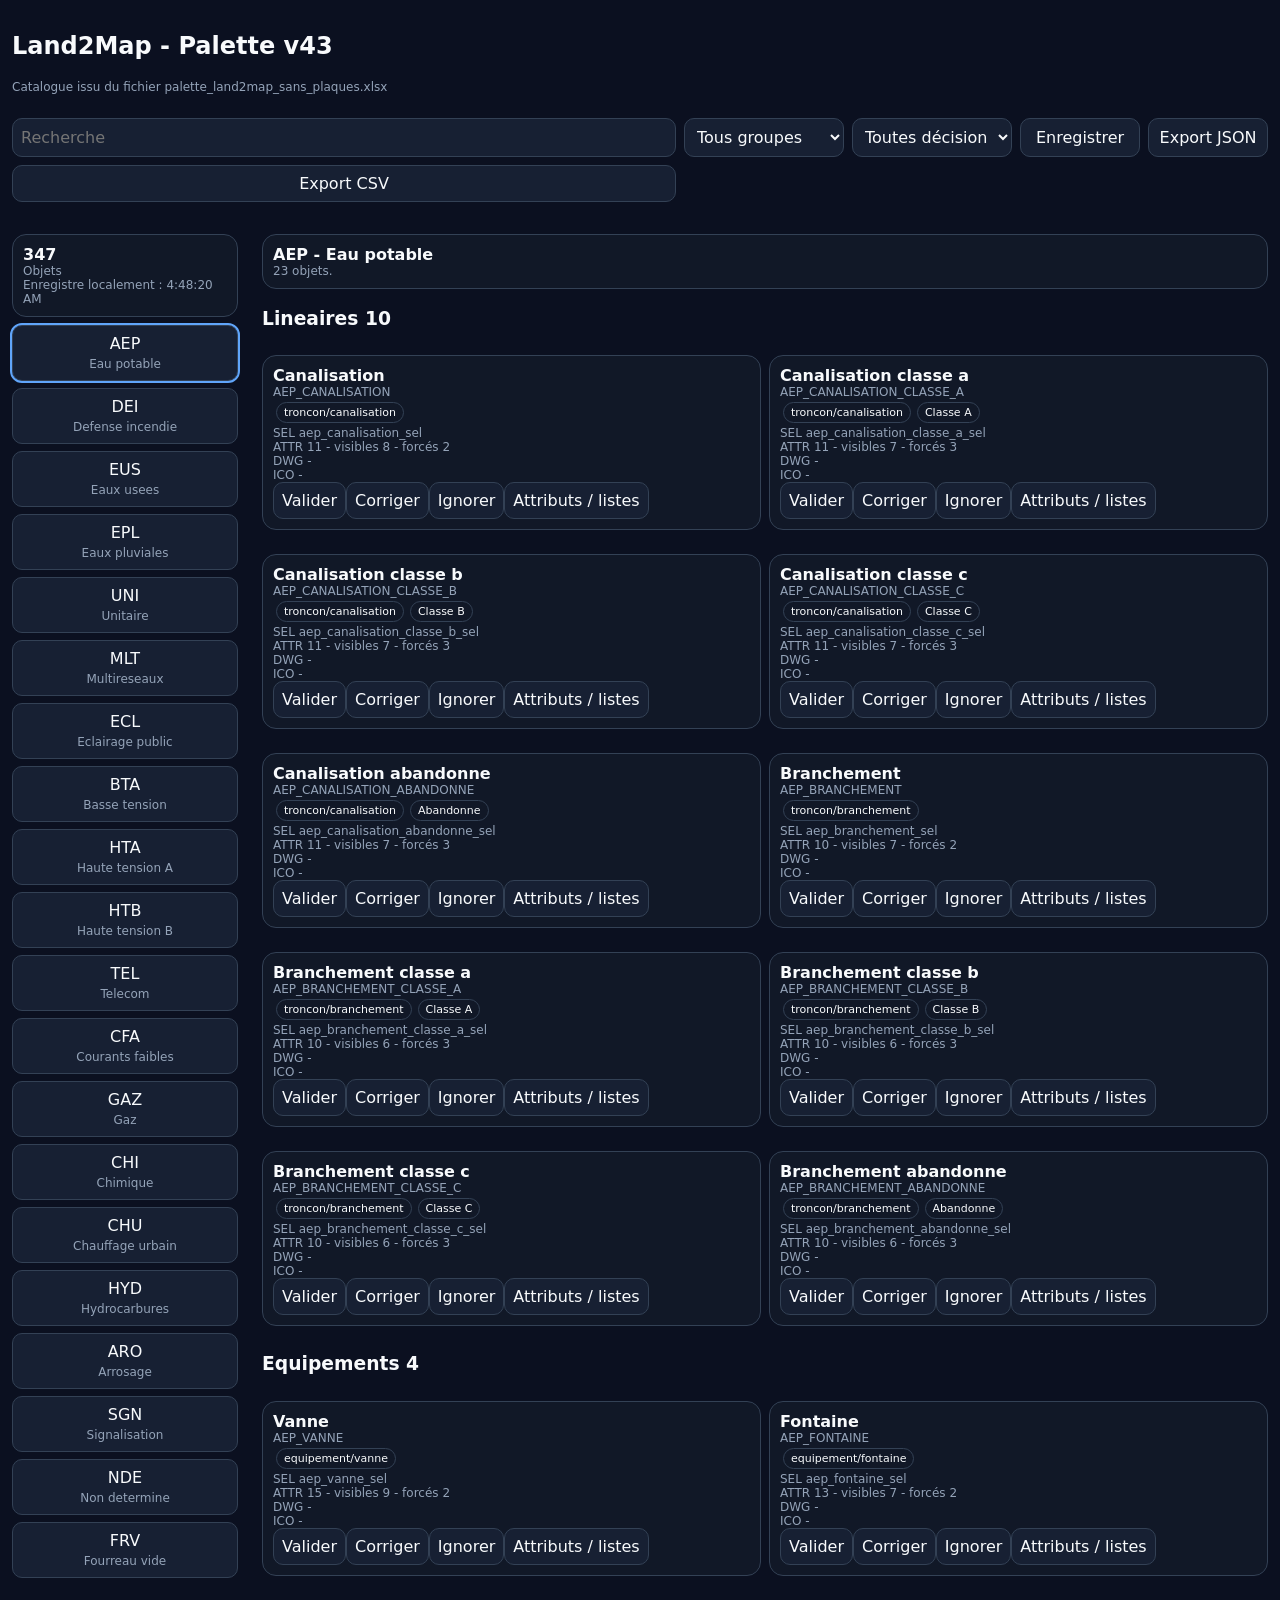
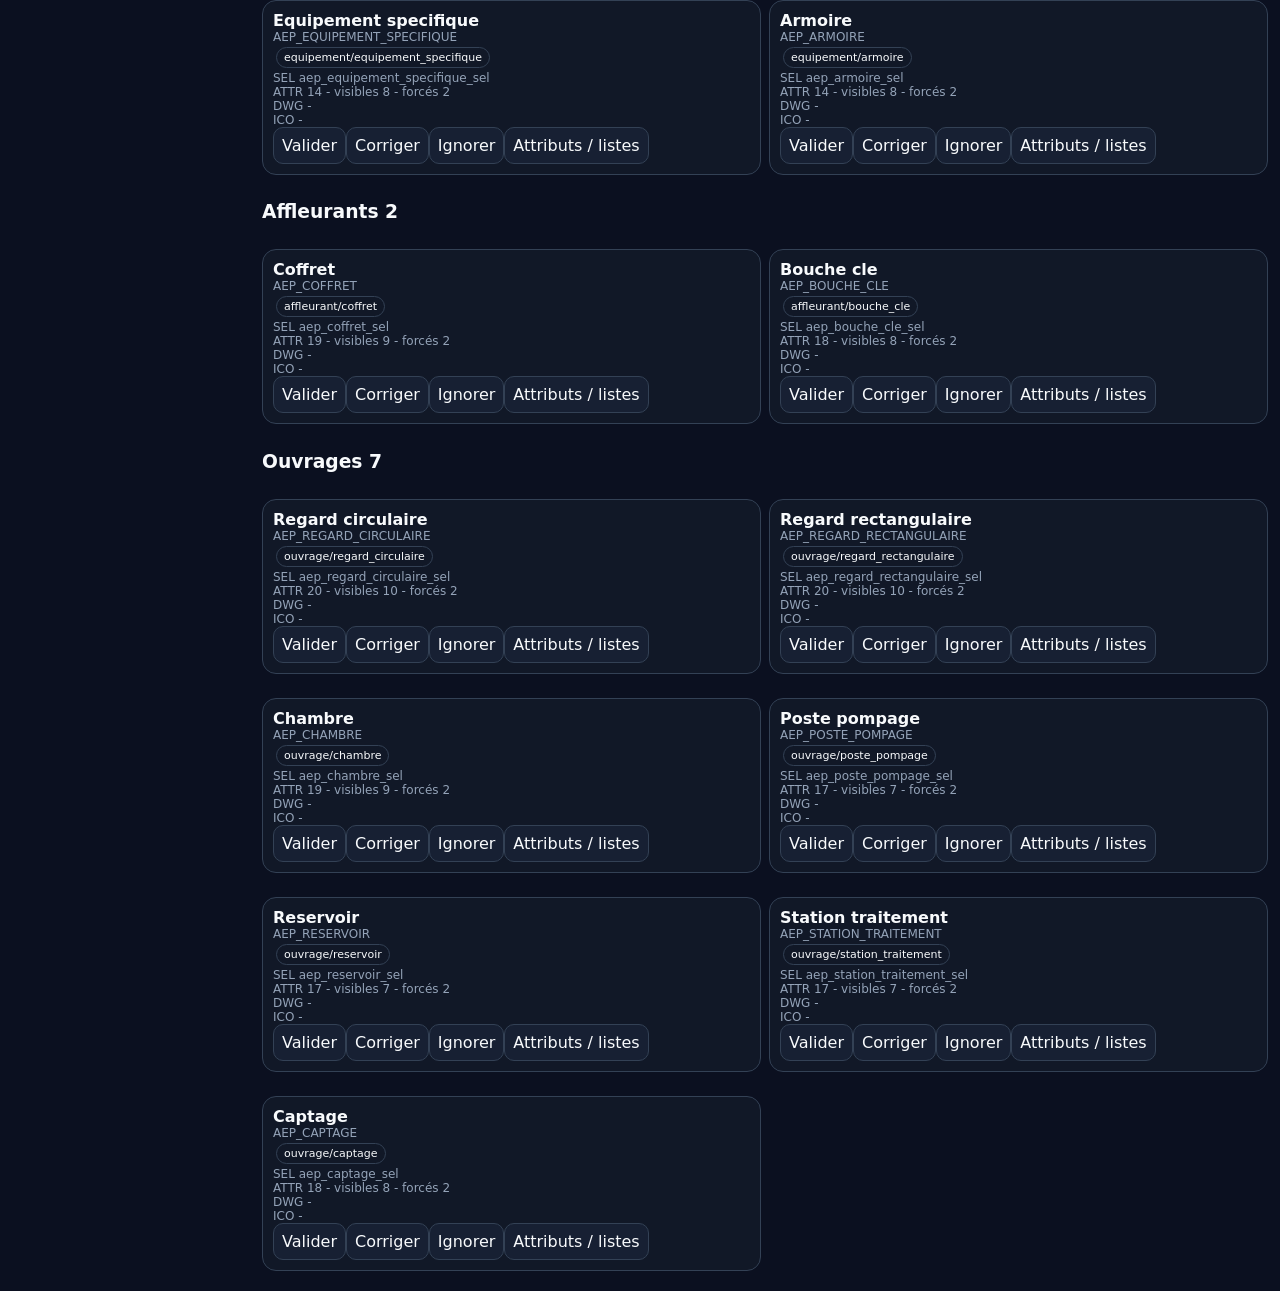
==== index.html @ 70a811d4 "Load V43 anomaly detection patch" ====
<!doctype html><html lang="fr"><head><meta charset="utf-8"><meta name="viewport" content="width=device-width,initial-scale=1"><title>Land2Map</title><style>body{margin:0;background:#0b1020;color:#f8fafc;font-family:system-ui}header,.bar,aside,main{padding:12px}input,select,button{font:inherit;background:#172033;color:#f8fafc;border:1px solid #334155;border-radius:10px;padding:8px;cursor:pointer;transition:background .15s,border-color .15s,transform .12s,box-shadow .15s}button:hover{background:#1d4ed8;border-color:#93c5fd;transform:translateY(-1px);box-shadow:0 6px 18px rgba(37,99,235,.28)}button:active{transform:translateY(0);box-shadow:none}.card:hover{border-color:#60a5fa;box-shadow:0 0 0 1px rgba(96,165,250,.18)}.bar{display:grid;gap:8px}.wrap{display:block}.nav{display:grid;grid-template-columns:repeat(3,1fr);gap:7px}.nav button.on{outline:2px solid #60a5fa}.card,.head,.stat{background:#111827;border:1px solid #334155;border-radius:14px;padding:10px;margin:8px 0}.cards{display:grid;gap:8px}.muted,.code{color:#94a3b8;font-size:12px}.pill{display:inline-block;border:1px solid #334155;border-radius:999px;padding:3px 7px;font-size:11px;margin:3px}.ok{border-color:#22c55e}.ko{border-color:#f97316}.bad{border-color:#ef4444}.yes{color:#86efac}.no{color:#fca5a5}.modal{position:fixed;inset:0;background:rgba(2,6,23,.76);display:none;align-items:center;justify-content:center;z-index:20}.modal.open{display:flex}.pop{width:min(1150px,96vw);max-height:92vh;overflow:auto;background:#0f172a;border:1px solid #475569;border-radius:18px;box-shadow:0 18px 70px #000;padding:14px}.tabs{display:flex;gap:8px;flex-wrap:wrap;margin:10px 0}.tabs button.on{background:#2563eb}.pane{display:none}.pane.on{display:block}table{border-collapse:collapse;width:100%;font-size:13px}td,th{border-bottom:1px solid #334155;padding:6px;text-align:left;vertical-align:top}td input,.field{width:160px;background:#172033;color:#f8fafc;border:1px solid #334155;border-radius:7px;padding:5px}.top{display:flex;justify-content:space-between;gap:10px;align-items:start}@media(min-width:900px){.bar{grid-template-columns:1fr 160px 160px 120px 120px}.wrap{display:grid;grid-template-columns:250px 1fr}.nav{grid-template-columns:1fr}.cards{grid-template-columns:repeat(auto-fill,minmax(370px,1fr))}}</style></head><body><header><h2>Land2Map - Palette v43</h2><div class="muted">Catalogue issu du fichier palette_land2map_sans_plaques.xlsx</div></header><section class="bar"><input id="q" placeholder="Recherche"><select id="grp"><option value="">Tous groupes</option></select><select id="dec"><option value="">Toutes décisions</option><option>A valider</option><option>Valide</option><option>A corriger</option><option>Ignoré</option></select><button id="saveBtn">Enregistrer</button><button id="json">Export JSON</button><button id="csv">Export CSV</button></section><div class="wrap"><aside><div id="stats"></div><div id="nav" class="nav"></div></aside><main id="main"></main></div><div id="modal" class="modal"><div class="pop"><div class="top"><div><h2 id="mt"></h2><div id="ms" class="muted"></div></div><button id="closeBtn" type="button">Fermer</button></div><div class="tabs"><button data-tab="a" class="on">Attributs</button><button data-tab="l">Listes</button><button data-tab="f">Fichiers</button><button data-tab="p">Patch</button></div><div id="pa" class="pane on"></div><div id="pl" class="pane"></div><div id="pf" class="pane"></div><div id="pp" class="pane"></div></div></div><script src="catalogue_v23.js?v=43"></script><script src="app_v23_core.js?v=43"></script><script src="patch_v42.js?v=43"></script><script src="patch_v43.js?v=43"></script><script>O=O.filter(function(o){return o.code!='BTA_APPUI'&&o.code!='HTA_APPUI'&&!(o.n=='TEL'&&o.t=='fourreau')})</script><script src="app_v23_render.js?v=43"></script><script src="app_v23_modal.js?v=43"></script><script src="test_export_part1.js?v=43"></script><script src="test_export_part2.js?v=43"></script><script src="test_export_part3.js?v=43"></script><script src="test_export_part4.js?v=43"></script></body></html>
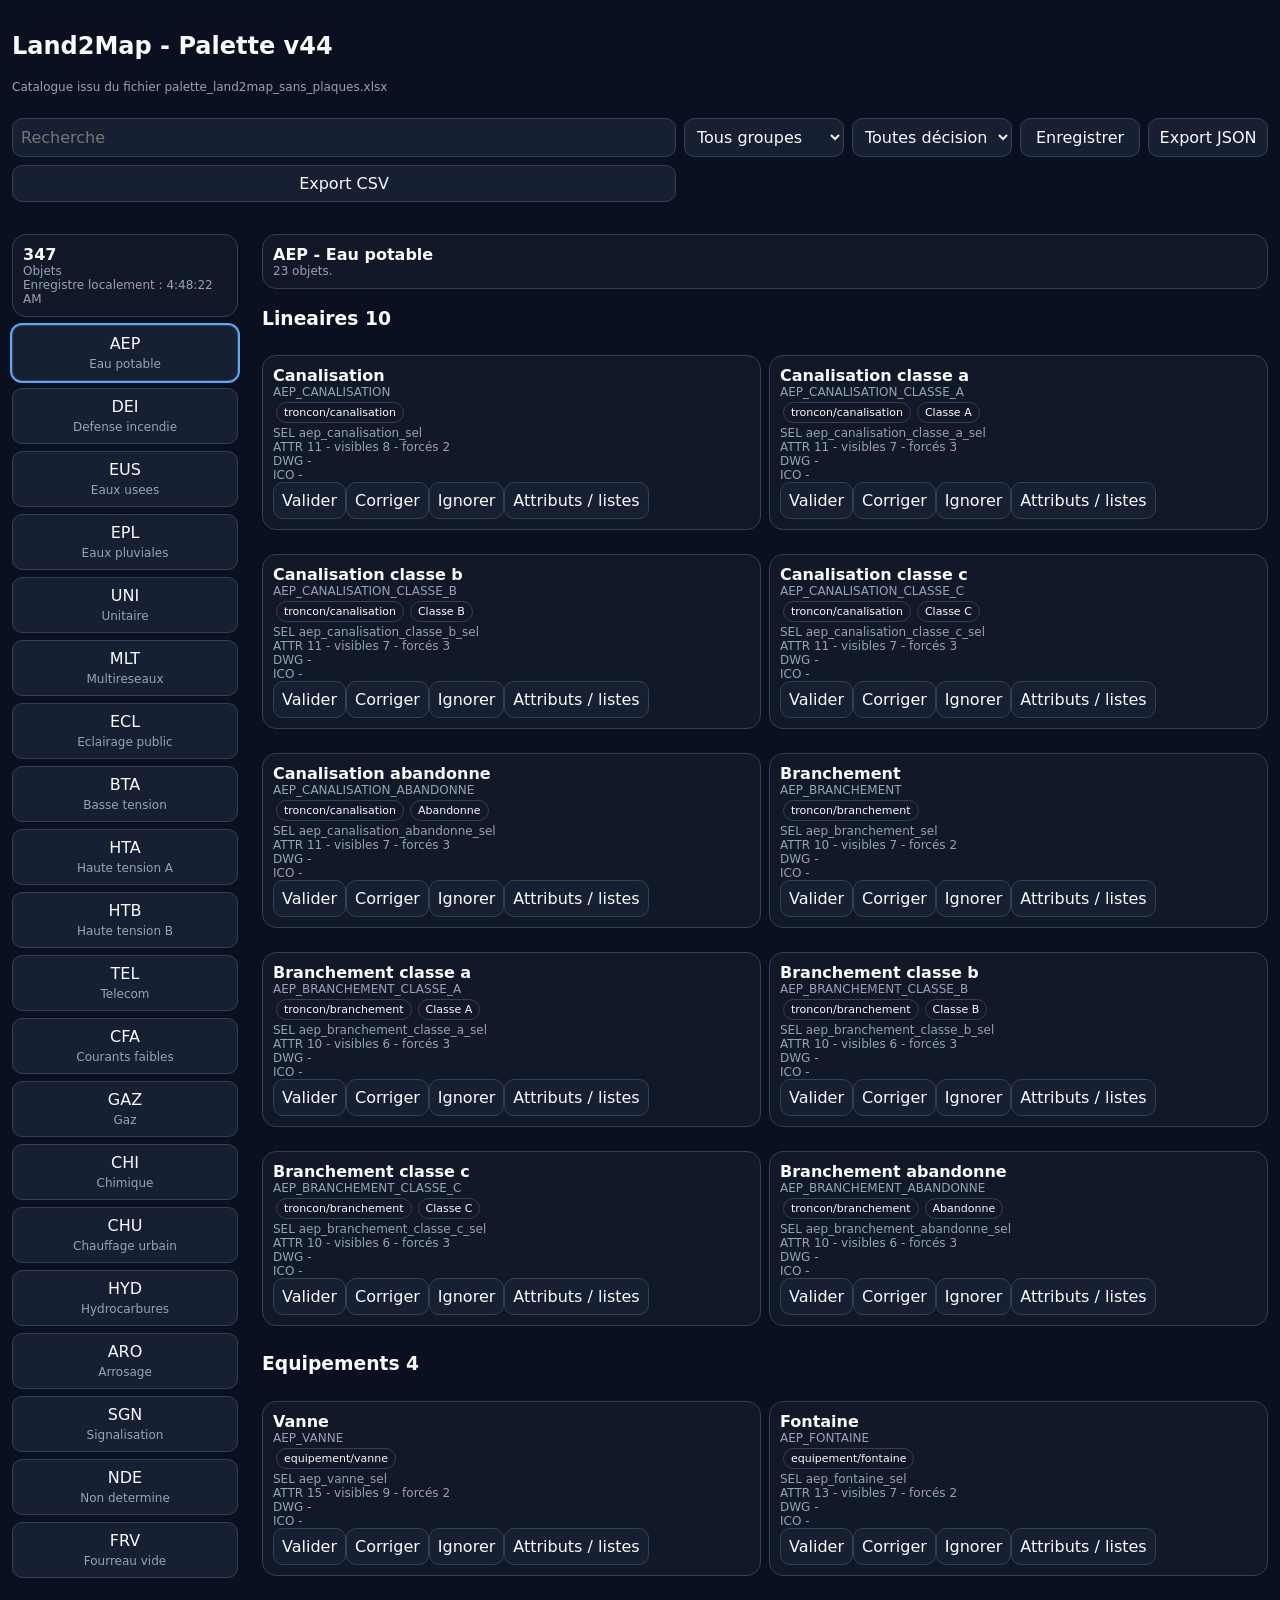
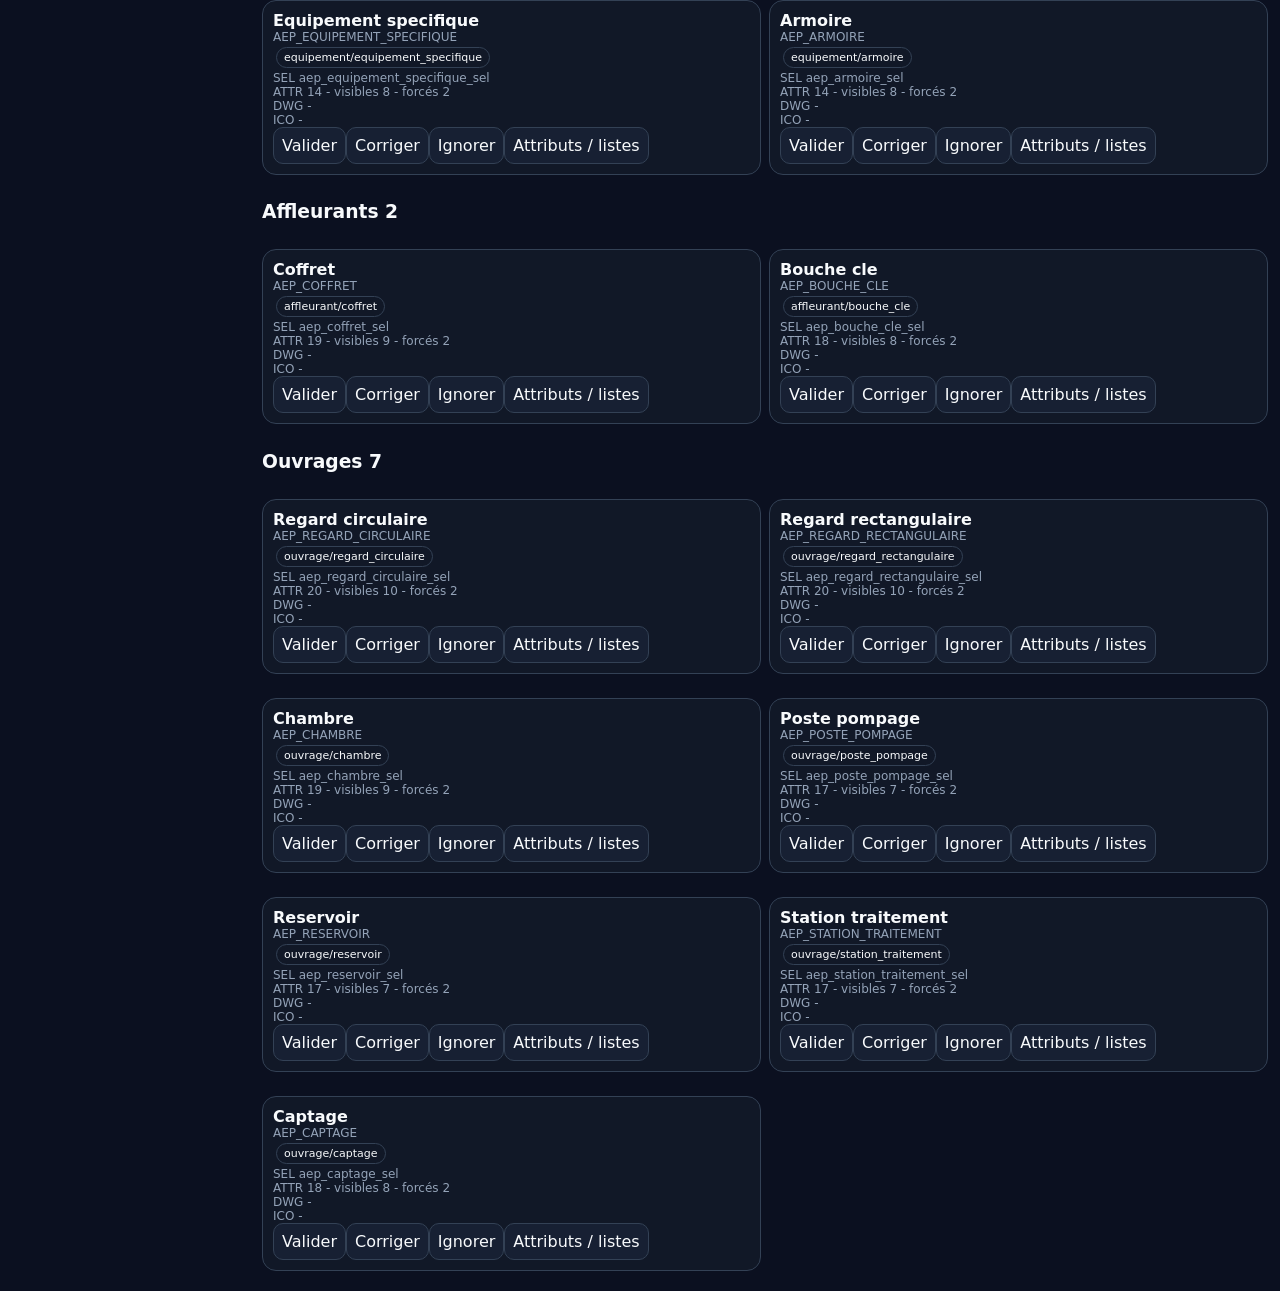
==== commit 527e1fa3: "Bump palette to V44" ====
--- a/index.html
+++ b/index.html
@@ -1 +1 @@
-<!doctype html><html lang="fr"><head><meta charset="utf-8"><meta name="viewport" content="width=device-width,initial-scale=1"><title>Land2Map</title><style>body{margin:0;background:#0b1020;color:#f8fafc;font-family:system-ui}header,.bar,aside,main{padding:12px}input,select,button{font:inherit;background:#172033;color:#f8fafc;border:1px solid #334155;border-radius:10px;padding:8px;cursor:pointer;transition:background .15s,border-color .15s,transform .12s,box-shadow .15s}button:hover{background:#1d4ed8;border-color:#93c5fd;transform:translateY(-1px);box-shadow:0 6px 18px rgba(37,99,235,.28)}button:active{transform:translateY(0);box-shadow:none}.card:hover{border-color:#60a5fa;box-shadow:0 0 0 1px rgba(96,165,250,.18)}.bar{display:grid;gap:8px}.wrap{display:block}.nav{display:grid;grid-template-columns:repeat(3,1fr);gap:7px}.nav button.on{outline:2px solid #60a5fa}.card,.head,.stat{background:#111827;border:1px solid #334155;border-radius:14px;padding:10px;margin:8px 0}.cards{display:grid;gap:8px}.muted,.code{color:#94a3b8;font-size:12px}.pill{display:inline-block;border:1px solid #334155;border-radius:999px;padding:3px 7px;font-size:11px;margin:3px}.ok{border-color:#22c55e}.ko{border-color:#f97316}.bad{border-color:#ef4444}.yes{color:#86efac}.no{color:#fca5a5}.modal{position:fixed;inset:0;background:rgba(2,6,23,.76);display:none;align-items:center;justify-content:center;z-index:20}.modal.open{display:flex}.pop{width:min(1150px,96vw);max-height:92vh;overflow:auto;background:#0f172a;border:1px solid #475569;border-radius:18px;box-shadow:0 18px 70px #000;padding:14px}.tabs{display:flex;gap:8px;flex-wrap:wrap;margin:10px 0}.tabs button.on{background:#2563eb}.pane{display:none}.pane.on{display:block}table{border-collapse:collapse;width:100%;font-size:13px}td,th{border-bottom:1px solid #334155;padding:6px;text-align:left;vertical-align:top}td input,.field{width:160px;background:#172033;color:#f8fafc;border:1px solid #334155;border-radius:7px;padding:5px}.top{display:flex;justify-content:space-between;gap:10px;align-items:start}@media(min-width:900px){.bar{grid-template-columns:1fr 160px 160px 120px 120px}.wrap{display:grid;grid-template-columns:250px 1fr}.nav{grid-template-columns:1fr}.cards{grid-template-columns:repeat(auto-fill,minmax(370px,1fr))}}</style></head><body><header><h2>Land2Map - Palette v43</h2><div class="muted">Catalogue issu du fichier palette_land2map_sans_plaques.xlsx</div></header><section class="bar"><input id="q" placeholder="Recherche"><select id="grp"><option value="">Tous groupes</option></select><select id="dec"><option value="">Toutes décisions</option><option>A valider</option><option>Valide</option><option>A corriger</option><option>Ignoré</option></select><button id="saveBtn">Enregistrer</button><button id="json">Export JSON</button><button id="csv">Export CSV</button></section><div class="wrap"><aside><div id="stats"></div><div id="nav" class="nav"></div></aside><main id="main"></main></div><div id="modal" class="modal"><div class="pop"><div class="top"><div><h2 id="mt"></h2><div id="ms" class="muted"></div></div><button id="closeBtn" type="button">Fermer</button></div><div class="tabs"><button data-tab="a" class="on">Attributs</button><button data-tab="l">Listes</button><button data-tab="f">Fichiers</button><button data-tab="p">Patch</button></div><div id="pa" class="pane on"></div><div id="pl" class="pane"></div><div id="pf" class="pane"></div><div id="pp" class="pane"></div></div></div><script src="catalogue_v23.js?v=43"></script><script src="app_v23_core.js?v=43"></script><script src="patch_v42.js?v=43"></script><script src="patch_v43.js?v=43"></script><script>O=O.filter(function(o){return o.code!='BTA_APPUI'&&o.code!='HTA_APPUI'&&!(o.n=='TEL'&&o.t=='fourreau')})</script><script src="app_v23_render.js?v=43"></script><script src="app_v23_modal.js?v=43"></script><script src="test_export_part1.js?v=43"></script><script src="test_export_part2.js?v=43"></script><script src="test_export_part3.js?v=43"></script><script src="test_export_part4.js?v=43"></script></body></html>+<!doctype html><html lang="fr"><head><meta charset="utf-8"><meta name="viewport" content="width=device-width,initial-scale=1"><title>Land2Map</title><style>body{margin:0;background:#0b1020;color:#f8fafc;font-family:system-ui}header,.bar,aside,main{padding:12px}input,select,button{font:inherit;background:#172033;color:#f8fafc;border:1px solid #334155;border-radius:10px;padding:8px;cursor:pointer;transition:background .15s,border-color .15s,transform .12s,box-shadow .15s}button:hover{background:#1d4ed8;border-color:#93c5fd;transform:translateY(-1px);box-shadow:0 6px 18px rgba(37,99,235,.28)}button:active{transform:translateY(0);box-shadow:none}.card:hover{border-color:#60a5fa;box-shadow:0 0 0 1px rgba(96,165,250,.18)}.bar{display:grid;gap:8px}.wrap{display:block}.nav{display:grid;grid-template-columns:repeat(3,1fr);gap:7px}.nav button.on{outline:2px solid #60a5fa}.card,.head,.stat{background:#111827;border:1px solid #334155;border-radius:14px;padding:10px;margin:8px 0}.cards{display:grid;gap:8px}.muted,.code{color:#94a3b8;font-size:12px}.pill{display:inline-block;border:1px solid #334155;border-radius:999px;padding:3px 7px;font-size:11px;margin:3px}.ok{border-color:#22c55e}.ko{border-color:#f97316}.bad{border-color:#ef4444}.yes{color:#86efac}.no{color:#fca5a5}.modal{position:fixed;inset:0;background:rgba(2,6,23,.76);display:none;align-items:center;justify-content:center;z-index:20}.modal.open{display:flex}.pop{width:min(1150px,96vw);max-height:92vh;overflow:auto;background:#0f172a;border:1px solid #475569;border-radius:18px;box-shadow:0 18px 70px #000;padding:14px}.tabs{display:flex;gap:8px;flex-wrap:wrap;margin:10px 0}.tabs button.on{background:#2563eb}.pane{display:none}.pane.on{display:block}table{border-collapse:collapse;width:100%;font-size:13px}td,th{border-bottom:1px solid #334155;padding:6px;text-align:left;vertical-align:top}td input,.field{width:160px;background:#172033;color:#f8fafc;border:1px solid #334155;border-radius:7px;padding:5px}.top{display:flex;justify-content:space-between;gap:10px;align-items:start}@media(min-width:900px){.bar{grid-template-columns:1fr 160px 160px 120px 120px}.wrap{display:grid;grid-template-columns:250px 1fr}.nav{grid-template-columns:1fr}.cards{grid-template-columns:repeat(auto-fill,minmax(370px,1fr))}}</style></head><body><header><h2>Land2Map - Palette v44</h2><div class="muted">Catalogue issu du fichier palette_land2map_sans_plaques.xlsx</div></header><section class="bar"><input id="q" placeholder="Recherche"><select id="grp"><option value="">Tous groupes</option></select><select id="dec"><option value="">Toutes décisions</option><option>A valider</option><option>Valide</option><option>A corriger</option><option>Ignoré</option></select><button id="saveBtn">Enregistrer</button><button id="json">Export JSON</button><button id="csv">Export CSV</button></section><div class="wrap"><aside><div id="stats"></div><div id="nav" class="nav"></div></aside><main id="main"></main></div><div id="modal" class="modal"><div class="pop"><div class="top"><div><h2 id="mt"></h2><div id="ms" class="muted"></div></div><button id="closeBtn" type="button">Fermer</button></div><div class="tabs"><button data-tab="a" class="on">Attributs</button><button data-tab="l">Listes</button><button data-tab="f">Fichiers</button><button data-tab="p">Patch</button></div><div id="pa" class="pane on"></div><div id="pl" class="pane"></div><div id="pf" class="pane"></div><div id="pp" class="pane"></div></div></div><script src="catalogue_v23.js?v=44"></script><script src="app_v23_core.js?v=44"></script><script src="patch_v42.js?v=44"></script><script src="patch_v43.js?v=44"></script><script>O=O.filter(function(o){return o.code!='BTA_APPUI'&&o.code!='HTA_APPUI'&&!(o.n=='TEL'&&o.t=='fourreau')})</script><script src="app_v23_render.js?v=44"></script><script src="app_v23_modal.js?v=44"></script><script src="test_export_part1.js?v=44"></script><script src="test_export_part2.js?v=44"></script><script src="test_export_part3.js?v=44"></script><script src="test_export_part4.js?v=44"></script></body></html>
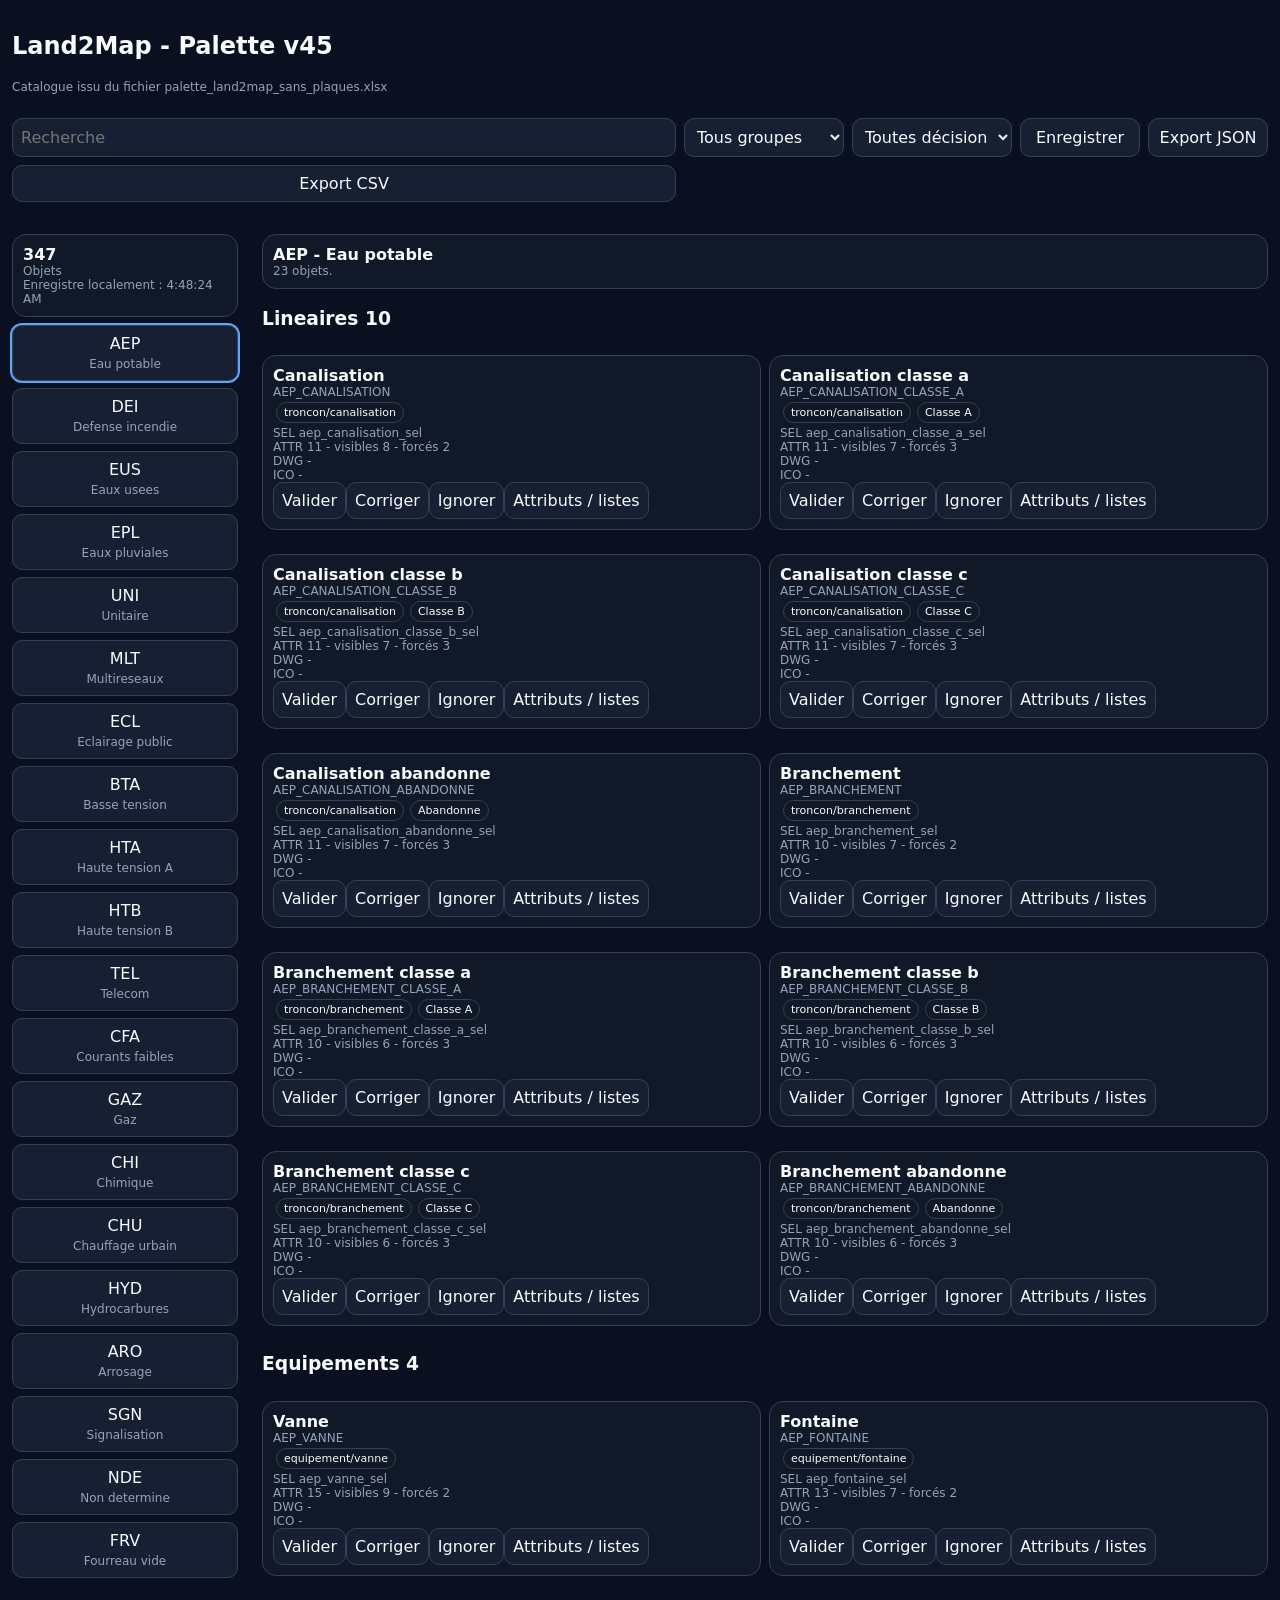
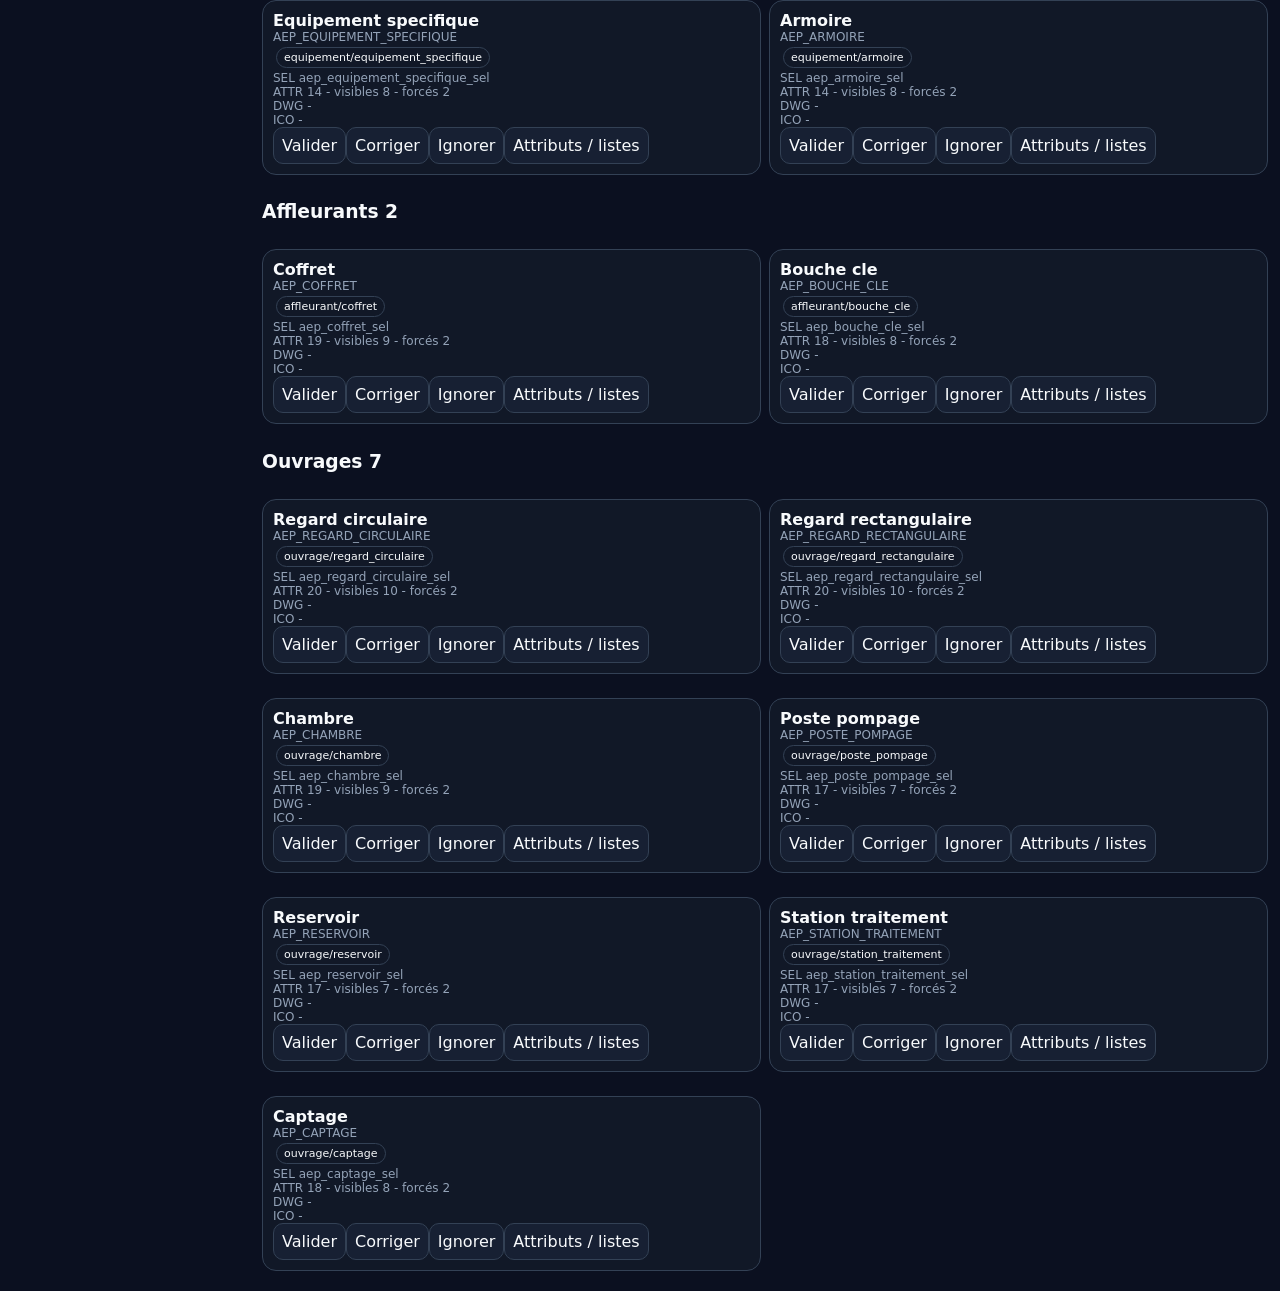
==== commit 8ee3eea7: "Bump palette to V45" ====
--- a/index.html
+++ b/index.html
@@ -1 +1 @@
-<!doctype html><html lang="fr"><head><meta charset="utf-8"><meta name="viewport" content="width=device-width,initial-scale=1"><title>Land2Map</title><style>body{margin:0;background:#0b1020;color:#f8fafc;font-family:system-ui}header,.bar,aside,main{padding:12px}input,select,button{font:inherit;background:#172033;color:#f8fafc;border:1px solid #334155;border-radius:10px;padding:8px;cursor:pointer;transition:background .15s,border-color .15s,transform .12s,box-shadow .15s}button:hover{background:#1d4ed8;border-color:#93c5fd;transform:translateY(-1px);box-shadow:0 6px 18px rgba(37,99,235,.28)}button:active{transform:translateY(0);box-shadow:none}.card:hover{border-color:#60a5fa;box-shadow:0 0 0 1px rgba(96,165,250,.18)}.bar{display:grid;gap:8px}.wrap{display:block}.nav{display:grid;grid-template-columns:repeat(3,1fr);gap:7px}.nav button.on{outline:2px solid #60a5fa}.card,.head,.stat{background:#111827;border:1px solid #334155;border-radius:14px;padding:10px;margin:8px 0}.cards{display:grid;gap:8px}.muted,.code{color:#94a3b8;font-size:12px}.pill{display:inline-block;border:1px solid #334155;border-radius:999px;padding:3px 7px;font-size:11px;margin:3px}.ok{border-color:#22c55e}.ko{border-color:#f97316}.bad{border-color:#ef4444}.yes{color:#86efac}.no{color:#fca5a5}.modal{position:fixed;inset:0;background:rgba(2,6,23,.76);display:none;align-items:center;justify-content:center;z-index:20}.modal.open{display:flex}.pop{width:min(1150px,96vw);max-height:92vh;overflow:auto;background:#0f172a;border:1px solid #475569;border-radius:18px;box-shadow:0 18px 70px #000;padding:14px}.tabs{display:flex;gap:8px;flex-wrap:wrap;margin:10px 0}.tabs button.on{background:#2563eb}.pane{display:none}.pane.on{display:block}table{border-collapse:collapse;width:100%;font-size:13px}td,th{border-bottom:1px solid #334155;padding:6px;text-align:left;vertical-align:top}td input,.field{width:160px;background:#172033;color:#f8fafc;border:1px solid #334155;border-radius:7px;padding:5px}.top{display:flex;justify-content:space-between;gap:10px;align-items:start}@media(min-width:900px){.bar{grid-template-columns:1fr 160px 160px 120px 120px}.wrap{display:grid;grid-template-columns:250px 1fr}.nav{grid-template-columns:1fr}.cards{grid-template-columns:repeat(auto-fill,minmax(370px,1fr))}}</style></head><body><header><h2>Land2Map - Palette v44</h2><div class="muted">Catalogue issu du fichier palette_land2map_sans_plaques.xlsx</div></header><section class="bar"><input id="q" placeholder="Recherche"><select id="grp"><option value="">Tous groupes</option></select><select id="dec"><option value="">Toutes décisions</option><option>A valider</option><option>Valide</option><option>A corriger</option><option>Ignoré</option></select><button id="saveBtn">Enregistrer</button><button id="json">Export JSON</button><button id="csv">Export CSV</button></section><div class="wrap"><aside><div id="stats"></div><div id="nav" class="nav"></div></aside><main id="main"></main></div><div id="modal" class="modal"><div class="pop"><div class="top"><div><h2 id="mt"></h2><div id="ms" class="muted"></div></div><button id="closeBtn" type="button">Fermer</button></div><div class="tabs"><button data-tab="a" class="on">Attributs</button><button data-tab="l">Listes</button><button data-tab="f">Fichiers</button><button data-tab="p">Patch</button></div><div id="pa" class="pane on"></div><div id="pl" class="pane"></div><div id="pf" class="pane"></div><div id="pp" class="pane"></div></div></div><script src="catalogue_v23.js?v=44"></script><script src="app_v23_core.js?v=44"></script><script src="patch_v42.js?v=44"></script><script src="patch_v43.js?v=44"></script><script>O=O.filter(function(o){return o.code!='BTA_APPUI'&&o.code!='HTA_APPUI'&&!(o.n=='TEL'&&o.t=='fourreau')})</script><script src="app_v23_render.js?v=44"></script><script src="app_v23_modal.js?v=44"></script><script src="test_export_part1.js?v=44"></script><script src="test_export_part2.js?v=44"></script><script src="test_export_part3.js?v=44"></script><script src="test_export_part4.js?v=44"></script></body></html>+<!doctype html><html lang="fr"><head><meta charset="utf-8"><meta name="viewport" content="width=device-width,initial-scale=1"><title>Land2Map</title><style>body{margin:0;background:#0b1020;color:#f8fafc;font-family:system-ui}header,.bar,aside,main{padding:12px}input,select,button{font:inherit;background:#172033;color:#f8fafc;border:1px solid #334155;border-radius:10px;padding:8px;cursor:pointer;transition:background .15s,border-color .15s,transform .12s,box-shadow .15s}button:hover{background:#1d4ed8;border-color:#93c5fd;transform:translateY(-1px);box-shadow:0 6px 18px rgba(37,99,235,.28)}button:active{transform:translateY(0);box-shadow:none}.card:hover{border-color:#60a5fa;box-shadow:0 0 0 1px rgba(96,165,250,.18)}.bar{display:grid;gap:8px}.wrap{display:block}.nav{display:grid;grid-template-columns:repeat(3,1fr);gap:7px}.nav button.on{outline:2px solid #60a5fa}.card,.head,.stat{background:#111827;border:1px solid #334155;border-radius:14px;padding:10px;margin:8px 0}.cards{display:grid;gap:8px}.muted,.code{color:#94a3b8;font-size:12px}.pill{display:inline-block;border:1px solid #334155;border-radius:999px;padding:3px 7px;font-size:11px;margin:3px}.ok{border-color:#22c55e}.ko{border-color:#f97316}.bad{border-color:#ef4444}.yes{color:#86efac}.no{color:#fca5a5}.modal{position:fixed;inset:0;background:rgba(2,6,23,.76);display:none;align-items:center;justify-content:center;z-index:20}.modal.open{display:flex}.pop{width:min(1150px,96vw);max-height:92vh;overflow:auto;background:#0f172a;border:1px solid #475569;border-radius:18px;box-shadow:0 18px 70px #000;padding:14px}.tabs{display:flex;gap:8px;flex-wrap:wrap;margin:10px 0}.tabs button.on{background:#2563eb}.pane{display:none}.pane.on{display:block}table{border-collapse:collapse;width:100%;font-size:13px}td,th{border-bottom:1px solid #334155;padding:6px;text-align:left;vertical-align:top}td input,.field{width:160px;background:#172033;color:#f8fafc;border:1px solid #334155;border-radius:7px;padding:5px}.top{display:flex;justify-content:space-between;gap:10px;align-items:start}@media(min-width:900px){.bar{grid-template-columns:1fr 160px 160px 120px 120px}.wrap{display:grid;grid-template-columns:250px 1fr}.nav{grid-template-columns:1fr}.cards{grid-template-columns:repeat(auto-fill,minmax(370px,1fr))}}</style></head><body><header><h2>Land2Map - Palette v45</h2><div class="muted">Catalogue issu du fichier palette_land2map_sans_plaques.xlsx</div></header><section class="bar"><input id="q" placeholder="Recherche"><select id="grp"><option value="">Tous groupes</option></select><select id="dec"><option value="">Toutes décisions</option><option>A valider</option><option>Valide</option><option>A corriger</option><option>Ignoré</option></select><button id="saveBtn">Enregistrer</button><button id="json">Export JSON</button><button id="csv">Export CSV</button></section><div class="wrap"><aside><div id="stats"></div><div id="nav" class="nav"></div></aside><main id="main"></main></div><div id="modal" class="modal"><div class="pop"><div class="top"><div><h2 id="mt"></h2><div id="ms" class="muted"></div></div><button id="closeBtn" type="button">Fermer</button></div><div class="tabs"><button data-tab="a" class="on">Attributs</button><button data-tab="l">Listes</button><button data-tab="f">Fichiers</button><button data-tab="p">Patch</button></div><div id="pa" class="pane on"></div><div id="pl" class="pane"></div><div id="pf" class="pane"></div><div id="pp" class="pane"></div></div></div><script src="catalogue_v23.js?v=45"></script><script src="app_v23_core.js?v=45"></script><script src="patch_v42.js?v=45"></script><script src="patch_v43.js?v=45"></script><script>O=O.filter(function(o){return o.code!='BTA_APPUI'&&o.code!='HTA_APPUI'&&!(o.n=='TEL'&&o.t=='fourreau')})</script><script src="app_v23_render.js?v=45"></script><script src="app_v23_modal.js?v=45"></script><script src="test_export_part1.js?v=45"></script><script src="test_export_part2.js?v=45"></script><script src="test_export_part3.js?v=45"></script><script src="test_export_part4.js?v=45"></script></body></html>
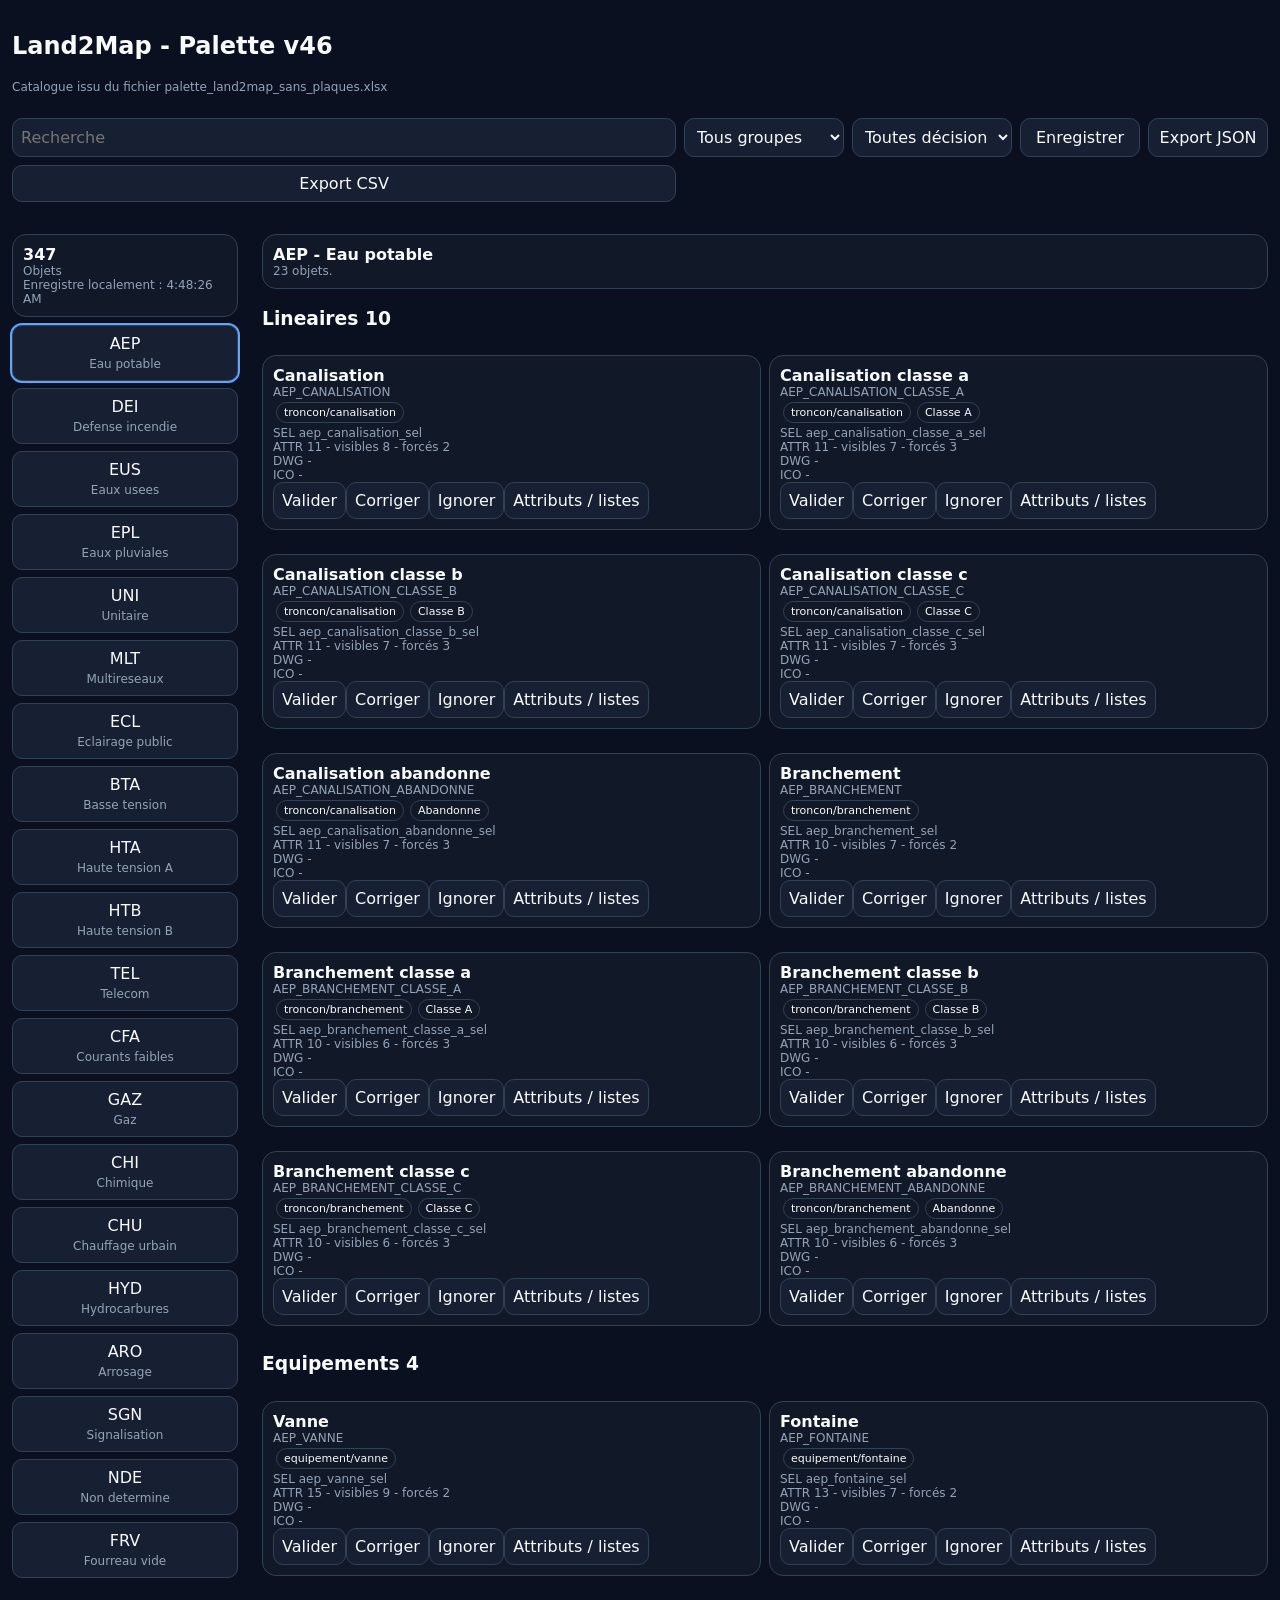
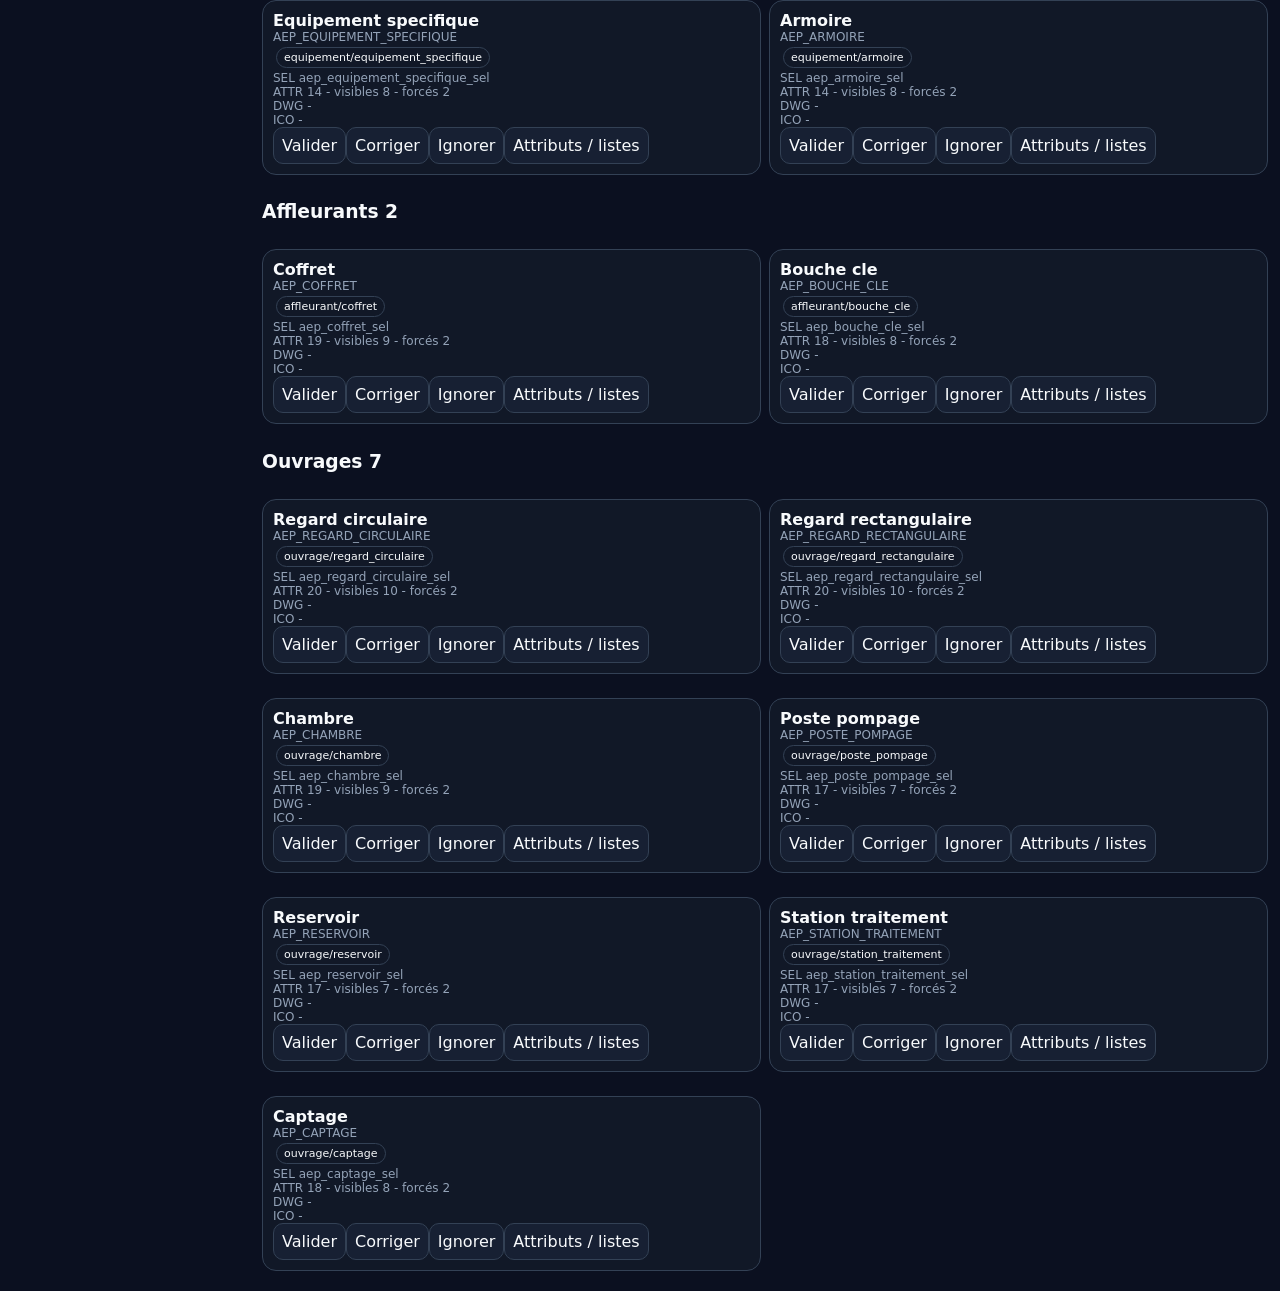
==== commit b356bf19: "Bump palette to V46" ====
--- a/index.html
+++ b/index.html
@@ -1 +1 @@
-<!doctype html><html lang="fr"><head><meta charset="utf-8"><meta name="viewport" content="width=device-width,initial-scale=1"><title>Land2Map</title><style>body{margin:0;background:#0b1020;color:#f8fafc;font-family:system-ui}header,.bar,aside,main{padding:12px}input,select,button{font:inherit;background:#172033;color:#f8fafc;border:1px solid #334155;border-radius:10px;padding:8px;cursor:pointer;transition:background .15s,border-color .15s,transform .12s,box-shadow .15s}button:hover{background:#1d4ed8;border-color:#93c5fd;transform:translateY(-1px);box-shadow:0 6px 18px rgba(37,99,235,.28)}button:active{transform:translateY(0);box-shadow:none}.card:hover{border-color:#60a5fa;box-shadow:0 0 0 1px rgba(96,165,250,.18)}.bar{display:grid;gap:8px}.wrap{display:block}.nav{display:grid;grid-template-columns:repeat(3,1fr);gap:7px}.nav button.on{outline:2px solid #60a5fa}.card,.head,.stat{background:#111827;border:1px solid #334155;border-radius:14px;padding:10px;margin:8px 0}.cards{display:grid;gap:8px}.muted,.code{color:#94a3b8;font-size:12px}.pill{display:inline-block;border:1px solid #334155;border-radius:999px;padding:3px 7px;font-size:11px;margin:3px}.ok{border-color:#22c55e}.ko{border-color:#f97316}.bad{border-color:#ef4444}.yes{color:#86efac}.no{color:#fca5a5}.modal{position:fixed;inset:0;background:rgba(2,6,23,.76);display:none;align-items:center;justify-content:center;z-index:20}.modal.open{display:flex}.pop{width:min(1150px,96vw);max-height:92vh;overflow:auto;background:#0f172a;border:1px solid #475569;border-radius:18px;box-shadow:0 18px 70px #000;padding:14px}.tabs{display:flex;gap:8px;flex-wrap:wrap;margin:10px 0}.tabs button.on{background:#2563eb}.pane{display:none}.pane.on{display:block}table{border-collapse:collapse;width:100%;font-size:13px}td,th{border-bottom:1px solid #334155;padding:6px;text-align:left;vertical-align:top}td input,.field{width:160px;background:#172033;color:#f8fafc;border:1px solid #334155;border-radius:7px;padding:5px}.top{display:flex;justify-content:space-between;gap:10px;align-items:start}@media(min-width:900px){.bar{grid-template-columns:1fr 160px 160px 120px 120px}.wrap{display:grid;grid-template-columns:250px 1fr}.nav{grid-template-columns:1fr}.cards{grid-template-columns:repeat(auto-fill,minmax(370px,1fr))}}</style></head><body><header><h2>Land2Map - Palette v45</h2><div class="muted">Catalogue issu du fichier palette_land2map_sans_plaques.xlsx</div></header><section class="bar"><input id="q" placeholder="Recherche"><select id="grp"><option value="">Tous groupes</option></select><select id="dec"><option value="">Toutes décisions</option><option>A valider</option><option>Valide</option><option>A corriger</option><option>Ignoré</option></select><button id="saveBtn">Enregistrer</button><button id="json">Export JSON</button><button id="csv">Export CSV</button></section><div class="wrap"><aside><div id="stats"></div><div id="nav" class="nav"></div></aside><main id="main"></main></div><div id="modal" class="modal"><div class="pop"><div class="top"><div><h2 id="mt"></h2><div id="ms" class="muted"></div></div><button id="closeBtn" type="button">Fermer</button></div><div class="tabs"><button data-tab="a" class="on">Attributs</button><button data-tab="l">Listes</button><button data-tab="f">Fichiers</button><button data-tab="p">Patch</button></div><div id="pa" class="pane on"></div><div id="pl" class="pane"></div><div id="pf" class="pane"></div><div id="pp" class="pane"></div></div></div><script src="catalogue_v23.js?v=45"></script><script src="app_v23_core.js?v=45"></script><script src="patch_v42.js?v=45"></script><script src="patch_v43.js?v=45"></script><script>O=O.filter(function(o){return o.code!='BTA_APPUI'&&o.code!='HTA_APPUI'&&!(o.n=='TEL'&&o.t=='fourreau')})</script><script src="app_v23_render.js?v=45"></script><script src="app_v23_modal.js?v=45"></script><script src="test_export_part1.js?v=45"></script><script src="test_export_part2.js?v=45"></script><script src="test_export_part3.js?v=45"></script><script src="test_export_part4.js?v=45"></script></body></html>+<!doctype html><html lang="fr"><head><meta charset="utf-8"><meta name="viewport" content="width=device-width,initial-scale=1"><title>Land2Map</title><style>body{margin:0;background:#0b1020;color:#f8fafc;font-family:system-ui}header,.bar,aside,main{padding:12px}input,select,button{font:inherit;background:#172033;color:#f8fafc;border:1px solid #334155;border-radius:10px;padding:8px;cursor:pointer;transition:background .15s,border-color .15s,transform .12s,box-shadow .15s}button:hover{background:#1d4ed8;border-color:#93c5fd;transform:translateY(-1px);box-shadow:0 6px 18px rgba(37,99,235,.28)}button:active{transform:translateY(0);box-shadow:none}.card:hover{border-color:#60a5fa;box-shadow:0 0 0 1px rgba(96,165,250,.18)}.bar{display:grid;gap:8px}.wrap{display:block}.nav{display:grid;grid-template-columns:repeat(3,1fr);gap:7px}.nav button.on{outline:2px solid #60a5fa}.card,.head,.stat{background:#111827;border:1px solid #334155;border-radius:14px;padding:10px;margin:8px 0}.cards{display:grid;gap:8px}.muted,.code{color:#94a3b8;font-size:12px}.pill{display:inline-block;border:1px solid #334155;border-radius:999px;padding:3px 7px;font-size:11px;margin:3px}.ok{border-color:#22c55e}.ko{border-color:#f97316}.bad{border-color:#ef4444}.yes{color:#86efac}.no{color:#fca5a5}.modal{position:fixed;inset:0;background:rgba(2,6,23,.76);display:none;align-items:center;justify-content:center;z-index:20}.modal.open{display:flex}.pop{width:min(1150px,96vw);max-height:92vh;overflow:auto;background:#0f172a;border:1px solid #475569;border-radius:18px;box-shadow:0 18px 70px #000;padding:14px}.tabs{display:flex;gap:8px;flex-wrap:wrap;margin:10px 0}.tabs button.on{background:#2563eb}.pane{display:none}.pane.on{display:block}table{border-collapse:collapse;width:100%;font-size:13px}td,th{border-bottom:1px solid #334155;padding:6px;text-align:left;vertical-align:top}td input,.field{width:160px;background:#172033;color:#f8fafc;border:1px solid #334155;border-radius:7px;padding:5px}.top{display:flex;justify-content:space-between;gap:10px;align-items:start}@media(min-width:900px){.bar{grid-template-columns:1fr 160px 160px 120px 120px}.wrap{display:grid;grid-template-columns:250px 1fr}.nav{grid-template-columns:1fr}.cards{grid-template-columns:repeat(auto-fill,minmax(370px,1fr))}}</style></head><body><header><h2>Land2Map - Palette v46</h2><div class="muted">Catalogue issu du fichier palette_land2map_sans_plaques.xlsx</div></header><section class="bar"><input id="q" placeholder="Recherche"><select id="grp"><option value="">Tous groupes</option></select><select id="dec"><option value="">Toutes décisions</option><option>A valider</option><option>Valide</option><option>A corriger</option><option>Ignoré</option></select><button id="saveBtn">Enregistrer</button><button id="json">Export JSON</button><button id="csv">Export CSV</button></section><div class="wrap"><aside><div id="stats"></div><div id="nav" class="nav"></div></aside><main id="main"></main></div><div id="modal" class="modal"><div class="pop"><div class="top"><div><h2 id="mt"></h2><div id="ms" class="muted"></div></div><button id="closeBtn" type="button">Fermer</button></div><div class="tabs"><button data-tab="a" class="on">Attributs</button><button data-tab="l">Listes</button><button data-tab="f">Fichiers</button><button data-tab="p">Patch</button></div><div id="pa" class="pane on"></div><div id="pl" class="pane"></div><div id="pf" class="pane"></div><div id="pp" class="pane"></div></div></div><script src="catalogue_v23.js?v=46"></script><script src="app_v23_core.js?v=46"></script><script src="patch_v42.js?v=46"></script><script src="patch_v43.js?v=46"></script><script>O=O.filter(function(o){return o.code!='BTA_APPUI'&&o.code!='HTA_APPUI'&&!(o.n=='TEL'&&o.t=='fourreau')})</script><script src="app_v23_render.js?v=46"></script><script src="app_v23_modal.js?v=46"></script><script src="test_export_part1.js?v=46"></script><script src="test_export_part2.js?v=46"></script><script src="test_export_part3.js?v=46"></script><script src="test_export_part4.js?v=46"></script></body></html>
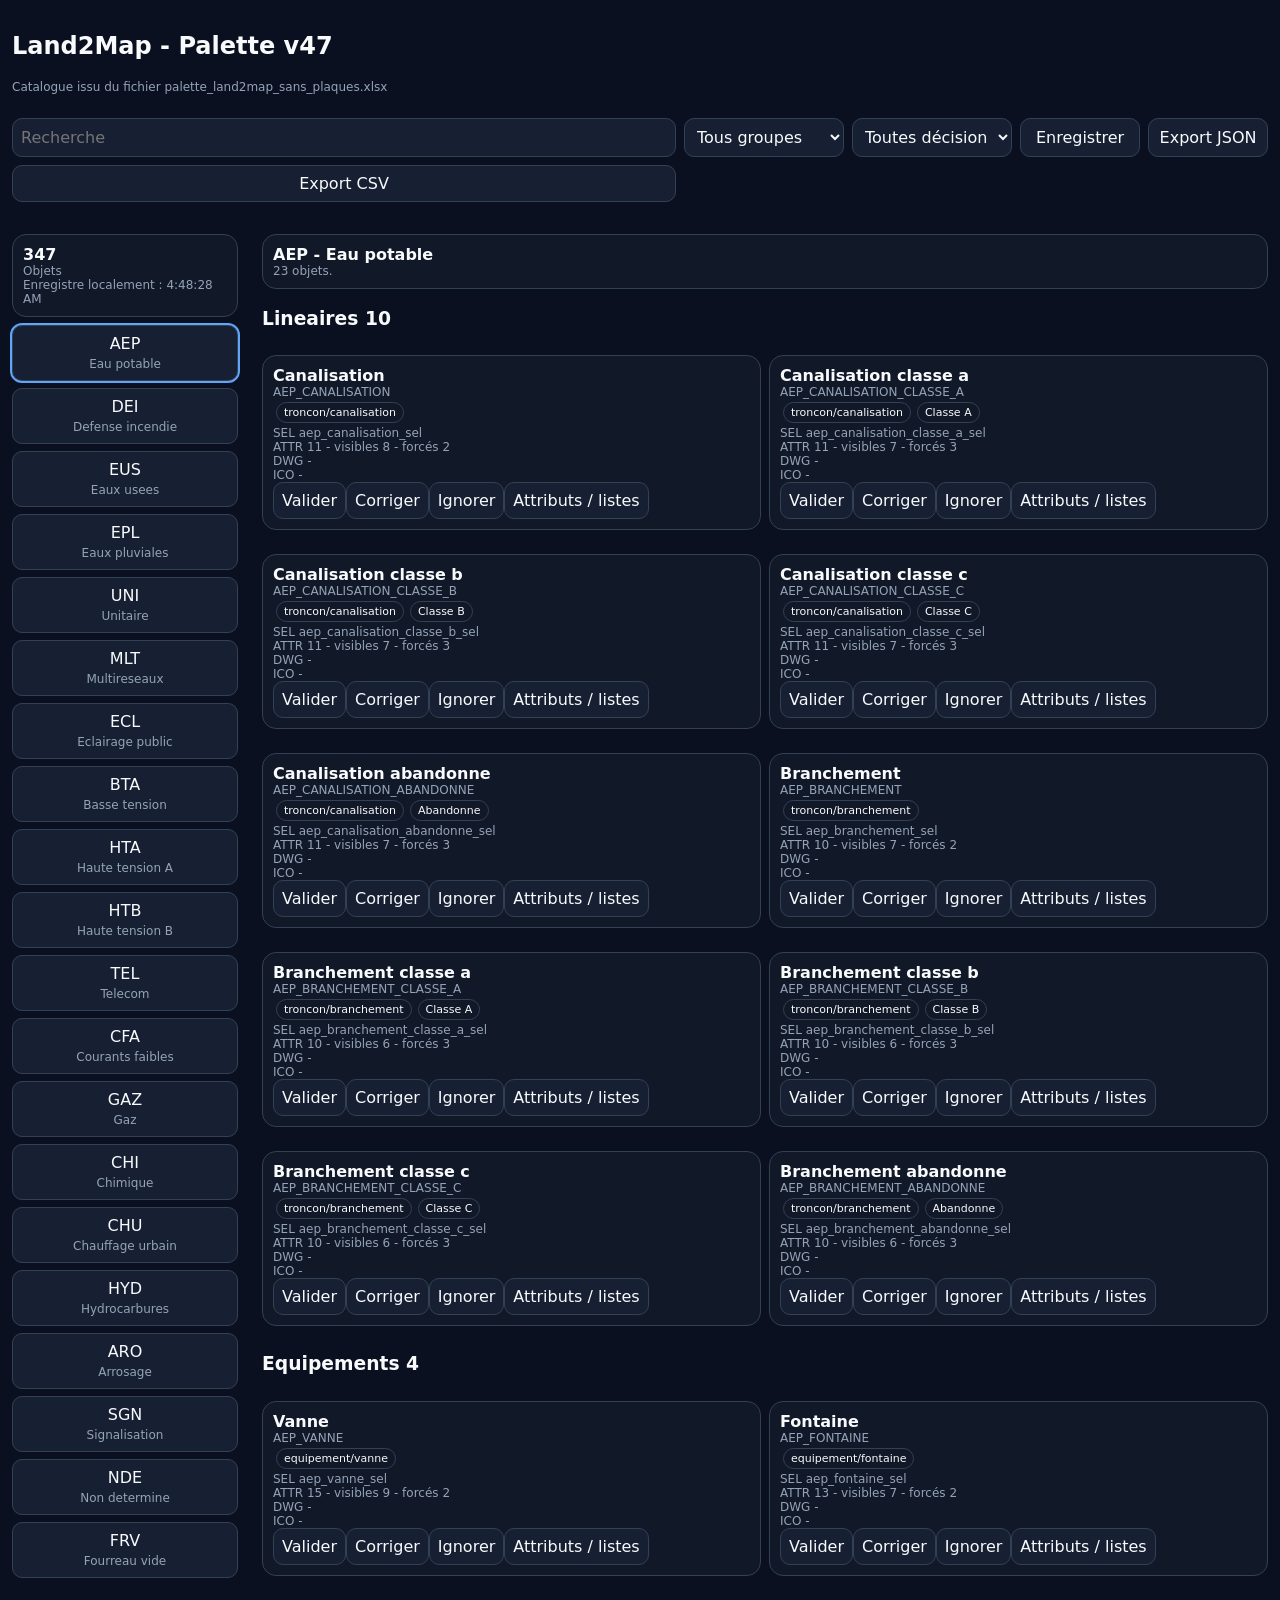
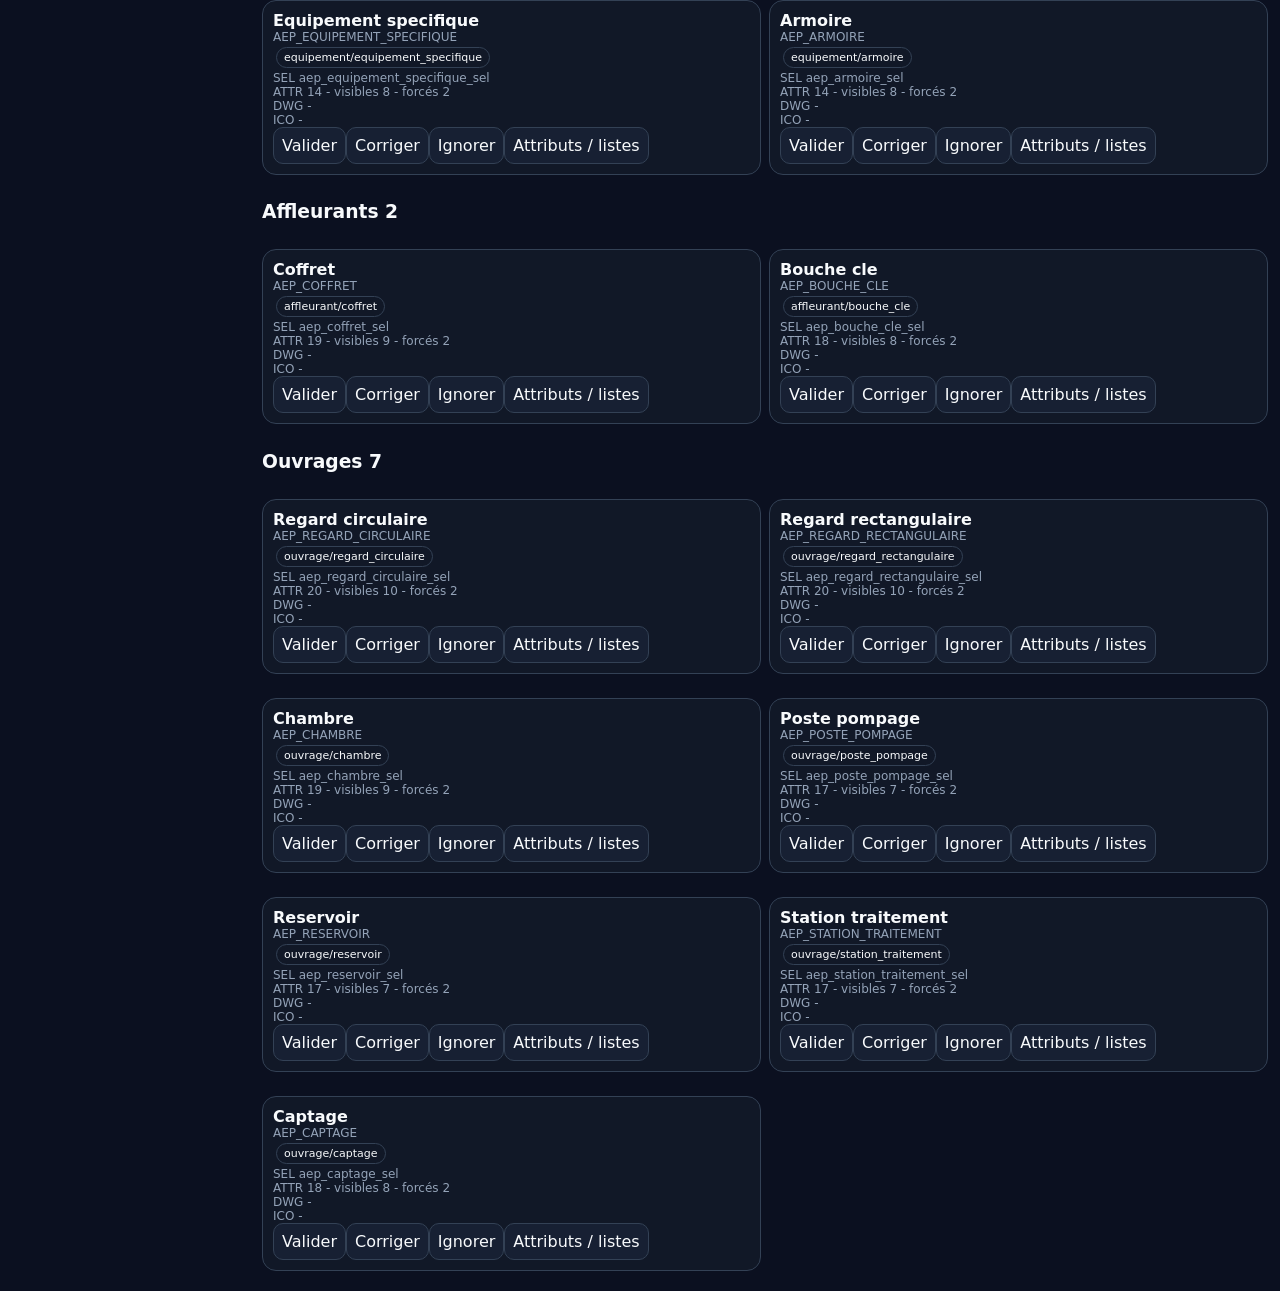
==== commit 3aa0759d: "Bump palette to V47 interface validation" ====
--- a/index.html
+++ b/index.html
@@ -1 +1 @@
-<!doctype html><html lang="fr"><head><meta charset="utf-8"><meta name="viewport" content="width=device-width,initial-scale=1"><title>Land2Map</title><style>body{margin:0;background:#0b1020;color:#f8fafc;font-family:system-ui}header,.bar,aside,main{padding:12px}input,select,button{font:inherit;background:#172033;color:#f8fafc;border:1px solid #334155;border-radius:10px;padding:8px;cursor:pointer;transition:background .15s,border-color .15s,transform .12s,box-shadow .15s}button:hover{background:#1d4ed8;border-color:#93c5fd;transform:translateY(-1px);box-shadow:0 6px 18px rgba(37,99,235,.28)}button:active{transform:translateY(0);box-shadow:none}.card:hover{border-color:#60a5fa;box-shadow:0 0 0 1px rgba(96,165,250,.18)}.bar{display:grid;gap:8px}.wrap{display:block}.nav{display:grid;grid-template-columns:repeat(3,1fr);gap:7px}.nav button.on{outline:2px solid #60a5fa}.card,.head,.stat{background:#111827;border:1px solid #334155;border-radius:14px;padding:10px;margin:8px 0}.cards{display:grid;gap:8px}.muted,.code{color:#94a3b8;font-size:12px}.pill{display:inline-block;border:1px solid #334155;border-radius:999px;padding:3px 7px;font-size:11px;margin:3px}.ok{border-color:#22c55e}.ko{border-color:#f97316}.bad{border-color:#ef4444}.yes{color:#86efac}.no{color:#fca5a5}.modal{position:fixed;inset:0;background:rgba(2,6,23,.76);display:none;align-items:center;justify-content:center;z-index:20}.modal.open{display:flex}.pop{width:min(1150px,96vw);max-height:92vh;overflow:auto;background:#0f172a;border:1px solid #475569;border-radius:18px;box-shadow:0 18px 70px #000;padding:14px}.tabs{display:flex;gap:8px;flex-wrap:wrap;margin:10px 0}.tabs button.on{background:#2563eb}.pane{display:none}.pane.on{display:block}table{border-collapse:collapse;width:100%;font-size:13px}td,th{border-bottom:1px solid #334155;padding:6px;text-align:left;vertical-align:top}td input,.field{width:160px;background:#172033;color:#f8fafc;border:1px solid #334155;border-radius:7px;padding:5px}.top{display:flex;justify-content:space-between;gap:10px;align-items:start}@media(min-width:900px){.bar{grid-template-columns:1fr 160px 160px 120px 120px}.wrap{display:grid;grid-template-columns:250px 1fr}.nav{grid-template-columns:1fr}.cards{grid-template-columns:repeat(auto-fill,minmax(370px,1fr))}}</style></head><body><header><h2>Land2Map - Palette v46</h2><div class="muted">Catalogue issu du fichier palette_land2map_sans_plaques.xlsx</div></header><section class="bar"><input id="q" placeholder="Recherche"><select id="grp"><option value="">Tous groupes</option></select><select id="dec"><option value="">Toutes décisions</option><option>A valider</option><option>Valide</option><option>A corriger</option><option>Ignoré</option></select><button id="saveBtn">Enregistrer</button><button id="json">Export JSON</button><button id="csv">Export CSV</button></section><div class="wrap"><aside><div id="stats"></div><div id="nav" class="nav"></div></aside><main id="main"></main></div><div id="modal" class="modal"><div class="pop"><div class="top"><div><h2 id="mt"></h2><div id="ms" class="muted"></div></div><button id="closeBtn" type="button">Fermer</button></div><div class="tabs"><button data-tab="a" class="on">Attributs</button><button data-tab="l">Listes</button><button data-tab="f">Fichiers</button><button data-tab="p">Patch</button></div><div id="pa" class="pane on"></div><div id="pl" class="pane"></div><div id="pf" class="pane"></div><div id="pp" class="pane"></div></div></div><script src="catalogue_v23.js?v=46"></script><script src="app_v23_core.js?v=46"></script><script src="patch_v42.js?v=46"></script><script src="patch_v43.js?v=46"></script><script>O=O.filter(function(o){return o.code!='BTA_APPUI'&&o.code!='HTA_APPUI'&&!(o.n=='TEL'&&o.t=='fourreau')})</script><script src="app_v23_render.js?v=46"></script><script src="app_v23_modal.js?v=46"></script><script src="test_export_part1.js?v=46"></script><script src="test_export_part2.js?v=46"></script><script src="test_export_part3.js?v=46"></script><script src="test_export_part4.js?v=46"></script></body></html>+<!doctype html><html lang="fr"><head><meta charset="utf-8"><meta name="viewport" content="width=device-width,initial-scale=1"><title>Land2Map</title><style>body{margin:0;background:#0b1020;color:#f8fafc;font-family:system-ui}header,.bar,aside,main{padding:12px}input,select,button{font:inherit;background:#172033;color:#f8fafc;border:1px solid #334155;border-radius:10px;padding:8px;cursor:pointer;transition:background .15s,border-color .15s,transform .12s,box-shadow .15s}button:hover{background:#1d4ed8;border-color:#93c5fd;transform:translateY(-1px);box-shadow:0 6px 18px rgba(37,99,235,.28)}button:active{transform:translateY(0);box-shadow:none}.card:hover{border-color:#60a5fa;box-shadow:0 0 0 1px rgba(96,165,250,.18)}.bar{display:grid;gap:8px}.wrap{display:block}.nav{display:grid;grid-template-columns:repeat(3,1fr);gap:7px}.nav button.on{outline:2px solid #60a5fa}.card,.head,.stat{background:#111827;border:1px solid #334155;border-radius:14px;padding:10px;margin:8px 0}.cards{display:grid;gap:8px}.muted,.code{color:#94a3b8;font-size:12px}.pill{display:inline-block;border:1px solid #334155;border-radius:999px;padding:3px 7px;font-size:11px;margin:3px}.ok{border-color:#22c55e}.ko{border-color:#f97316}.bad{border-color:#ef4444}.yes{color:#86efac}.no{color:#fca5a5}.modal{position:fixed;inset:0;background:rgba(2,6,23,.76);display:none;align-items:center;justify-content:center;z-index:20}.modal.open{display:flex}.pop{width:min(1150px,96vw);max-height:92vh;overflow:auto;background:#0f172a;border:1px solid #475569;border-radius:18px;box-shadow:0 18px 70px #000;padding:14px}.tabs{display:flex;gap:8px;flex-wrap:wrap;margin:10px 0}.tabs button.on{background:#2563eb}.pane{display:none}.pane.on{display:block}table{border-collapse:collapse;width:100%;font-size:13px}td,th{border-bottom:1px solid #334155;padding:6px;text-align:left;vertical-align:top}td input,.field{width:160px;background:#172033;color:#f8fafc;border:1px solid #334155;border-radius:7px;padding:5px}.top{display:flex;justify-content:space-between;gap:10px;align-items:start}@media(min-width:900px){.bar{grid-template-columns:1fr 160px 160px 120px 120px}.wrap{display:grid;grid-template-columns:250px 1fr}.nav{grid-template-columns:1fr}.cards{grid-template-columns:repeat(auto-fill,minmax(370px,1fr))}}</style><link rel="stylesheet" href="interface_v47.css?v=47"></head><body><header><h2>Land2Map - Palette v47</h2><div class="muted">Catalogue issu du fichier palette_land2map_sans_plaques.xlsx</div></header><section class="bar"><input id="q" placeholder="Recherche"><select id="grp"><option value="">Tous groupes</option></select><select id="dec"><option value="">Toutes décisions</option><option>A valider</option><option>Valide</option><option>A corriger</option><option>Ignoré</option></select><button id="saveBtn">Enregistrer</button><button id="json">Export JSON</button><button id="csv">Export CSV</button></section><div class="wrap"><aside><div id="stats"></div><div id="nav" class="nav"></div></aside><main id="main"></main></div><div id="modal" class="modal"><div class="pop"><div class="top"><div><h2 id="mt"></h2><div id="ms" class="muted"></div></div><button id="closeBtn" type="button">Fermer</button></div><div class="tabs"><button data-tab="a" class="on">Attributs</button><button data-tab="l">Listes</button><button data-tab="f">Fichiers</button><button data-tab="p">Patch</button></div><div id="pa" class="pane on"></div><div id="pl" class="pane"></div><div id="pf" class="pane"></div><div id="pp" class="pane"></div></div></div><script src="manifest_v47.js?v=47"></script><script src="catalogue_v23.js?v=47"></script><script src="app_v23_core.js?v=47"></script><script src="patch_v42.js?v=47"></script><script src="patch_v43.js?v=47"></script><script>O=O.filter(function(o){return o.code!='BTA_APPUI'&&o.code!='HTA_APPUI'&&!(o.n=='TEL'&&o.t=='fourreau')})</script><script src="app_v23_render.js?v=47"></script><script src="app_v23_modal.js?v=47"></script><script src="interface_v47.js?v=47"></script><script src="test_export_part1.js?v=47"></script><script src="test_export_part2.js?v=47"></script><script src="test_export_part3.js?v=47"></script><script src="test_export_part4.js?v=47"></script></body></html>
--- a/interface_v47.css
+++ b/interface_v47.css
@@ -0,0 +1 @@
+.navgrp{margin:10px 0 14px}.navgrp h4{margin:12px 0 6px;color:#cbd5e1;font-size:12px;text-transform:uppercase;letter-spacing:.08em}.navgrp button{width:100%;text-align:left;margin:3px 0}.dash{display:grid;grid-template-columns:repeat(2,1fr);gap:6px;margin-top:10px}.dash .metric{background:#0f172a;border:1px solid #334155;border-radius:12px;padding:8px}.dash .metric b{display:block;font-size:18px}.dash .metric span{color:#94a3b8;font-size:11px}.badgebar{margin:7px 0 4px}.badge{display:inline-block;border:1px solid #475569;border-radius:999px;padding:3px 7px;font-size:11px;margin:2px;background:#0f172a}.badge.ok{border-color:#22c55e;color:#bbf7d0}.badge.warn{border-color:#f59e0b;color:#fde68a}.badge.bad{border-color:#ef4444;color:#fecaca}.badge.info{border-color:#60a5fa;color:#bfdbfe}.ready{border-color:#22c55e!important}.todo{border-color:#f59e0b!important}.incomplete{border-color:#ef4444!important}.mutedline{color:#94a3b8;font-size:12px;line-height:1.45}.head small{color:#94a3b8;font-weight:400}.versionpill{display:inline-block;margin-left:8px;border:1px solid #475569;border-radius:999px;padding:2px 7px;color:#cbd5e1;font-size:11px}@media(min-width:900px){.dash{grid-template-columns:1fr}.navgrp button{font-size:13px}}
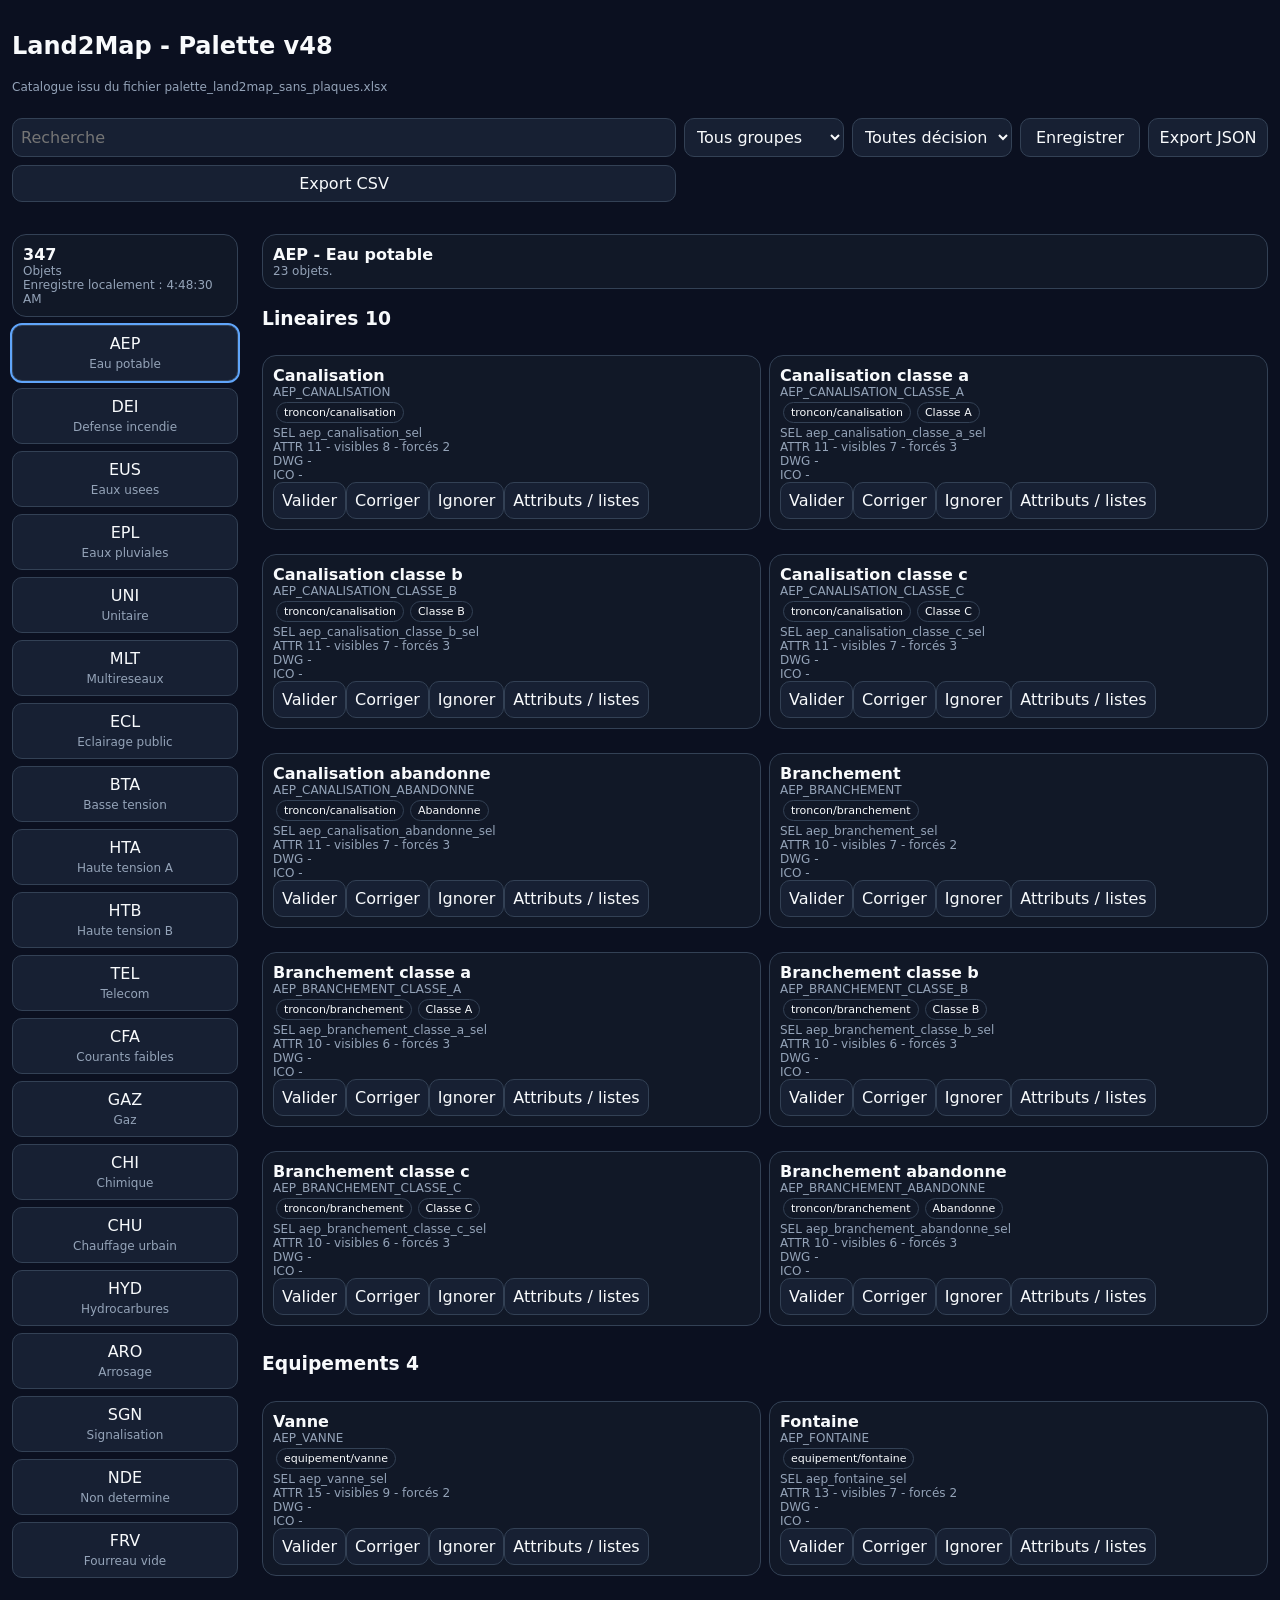
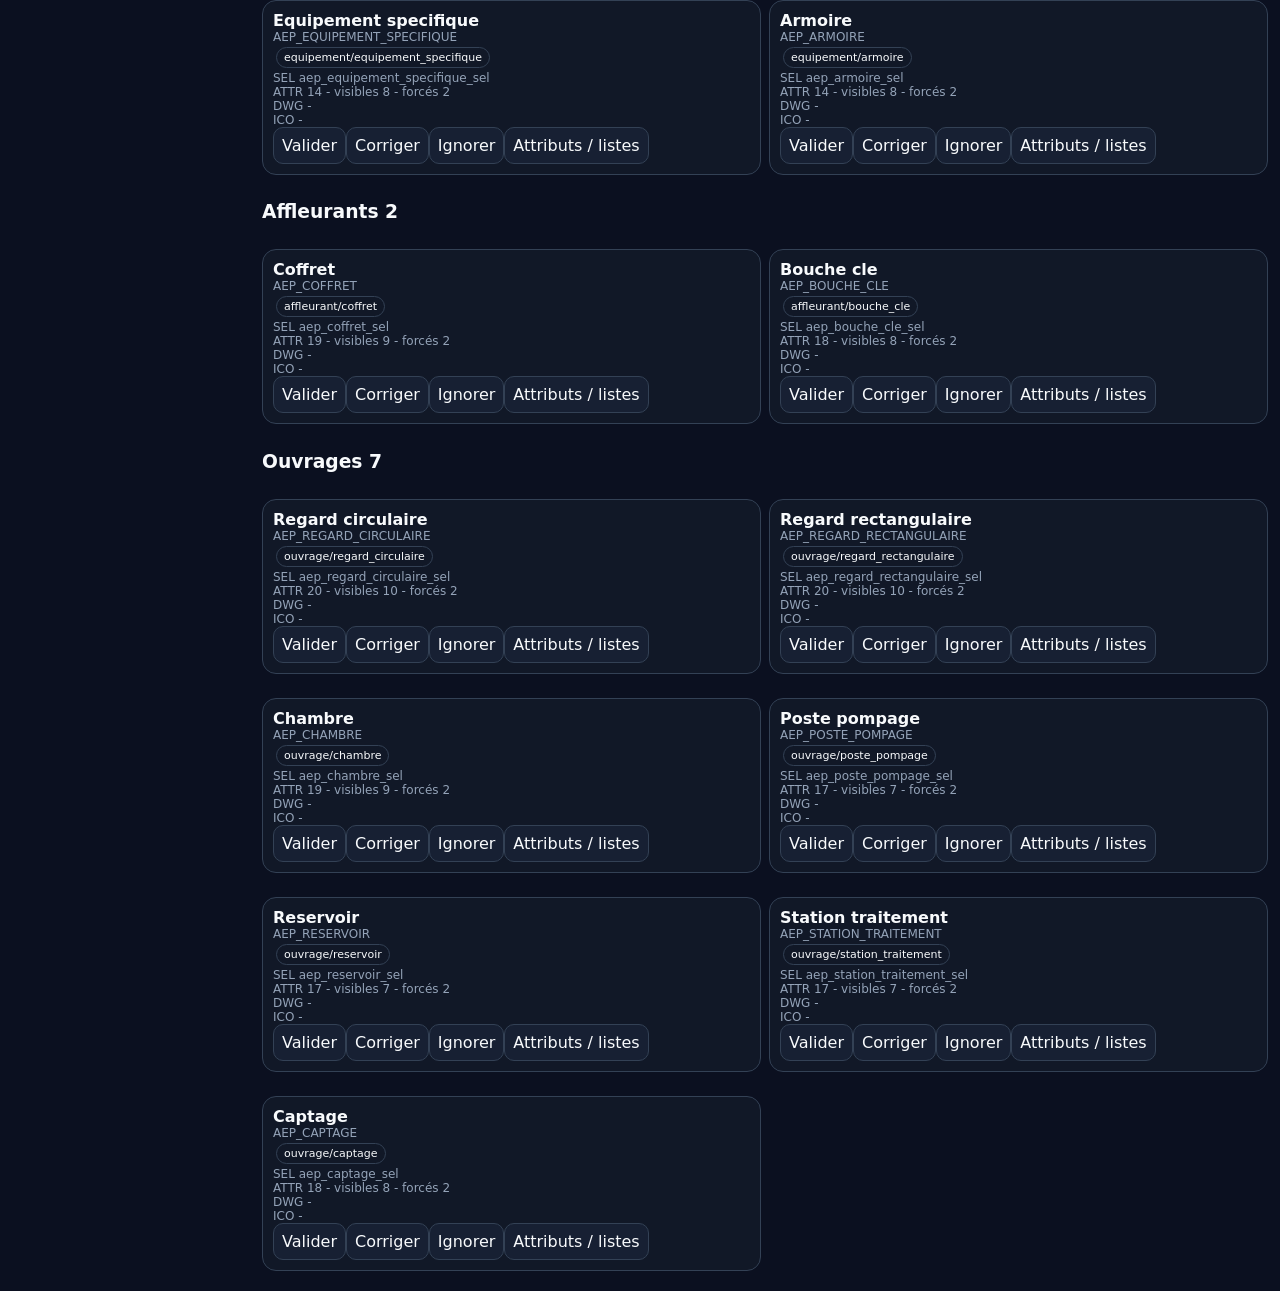
==== commit c5aa8829: "Bump palette to V48 MCD layer grouping" ====
--- a/index.html
+++ b/index.html
@@ -1 +1 @@
-<!doctype html><html lang="fr"><head><meta charset="utf-8"><meta name="viewport" content="width=device-width,initial-scale=1"><title>Land2Map</title><style>body{margin:0;background:#0b1020;color:#f8fafc;font-family:system-ui}header,.bar,aside,main{padding:12px}input,select,button{font:inherit;background:#172033;color:#f8fafc;border:1px solid #334155;border-radius:10px;padding:8px;cursor:pointer;transition:background .15s,border-color .15s,transform .12s,box-shadow .15s}button:hover{background:#1d4ed8;border-color:#93c5fd;transform:translateY(-1px);box-shadow:0 6px 18px rgba(37,99,235,.28)}button:active{transform:translateY(0);box-shadow:none}.card:hover{border-color:#60a5fa;box-shadow:0 0 0 1px rgba(96,165,250,.18)}.bar{display:grid;gap:8px}.wrap{display:block}.nav{display:grid;grid-template-columns:repeat(3,1fr);gap:7px}.nav button.on{outline:2px solid #60a5fa}.card,.head,.stat{background:#111827;border:1px solid #334155;border-radius:14px;padding:10px;margin:8px 0}.cards{display:grid;gap:8px}.muted,.code{color:#94a3b8;font-size:12px}.pill{display:inline-block;border:1px solid #334155;border-radius:999px;padding:3px 7px;font-size:11px;margin:3px}.ok{border-color:#22c55e}.ko{border-color:#f97316}.bad{border-color:#ef4444}.yes{color:#86efac}.no{color:#fca5a5}.modal{position:fixed;inset:0;background:rgba(2,6,23,.76);display:none;align-items:center;justify-content:center;z-index:20}.modal.open{display:flex}.pop{width:min(1150px,96vw);max-height:92vh;overflow:auto;background:#0f172a;border:1px solid #475569;border-radius:18px;box-shadow:0 18px 70px #000;padding:14px}.tabs{display:flex;gap:8px;flex-wrap:wrap;margin:10px 0}.tabs button.on{background:#2563eb}.pane{display:none}.pane.on{display:block}table{border-collapse:collapse;width:100%;font-size:13px}td,th{border-bottom:1px solid #334155;padding:6px;text-align:left;vertical-align:top}td input,.field{width:160px;background:#172033;color:#f8fafc;border:1px solid #334155;border-radius:7px;padding:5px}.top{display:flex;justify-content:space-between;gap:10px;align-items:start}@media(min-width:900px){.bar{grid-template-columns:1fr 160px 160px 120px 120px}.wrap{display:grid;grid-template-columns:250px 1fr}.nav{grid-template-columns:1fr}.cards{grid-template-columns:repeat(auto-fill,minmax(370px,1fr))}}</style><link rel="stylesheet" href="interface_v47.css?v=47"></head><body><header><h2>Land2Map - Palette v47</h2><div class="muted">Catalogue issu du fichier palette_land2map_sans_plaques.xlsx</div></header><section class="bar"><input id="q" placeholder="Recherche"><select id="grp"><option value="">Tous groupes</option></select><select id="dec"><option value="">Toutes décisions</option><option>A valider</option><option>Valide</option><option>A corriger</option><option>Ignoré</option></select><button id="saveBtn">Enregistrer</button><button id="json">Export JSON</button><button id="csv">Export CSV</button></section><div class="wrap"><aside><div id="stats"></div><div id="nav" class="nav"></div></aside><main id="main"></main></div><div id="modal" class="modal"><div class="pop"><div class="top"><div><h2 id="mt"></h2><div id="ms" class="muted"></div></div><button id="closeBtn" type="button">Fermer</button></div><div class="tabs"><button data-tab="a" class="on">Attributs</button><button data-tab="l">Listes</button><button data-tab="f">Fichiers</button><button data-tab="p">Patch</button></div><div id="pa" class="pane on"></div><div id="pl" class="pane"></div><div id="pf" class="pane"></div><div id="pp" class="pane"></div></div></div><script src="manifest_v47.js?v=47"></script><script src="catalogue_v23.js?v=47"></script><script src="app_v23_core.js?v=47"></script><script src="patch_v42.js?v=47"></script><script src="patch_v43.js?v=47"></script><script>O=O.filter(function(o){return o.code!='BTA_APPUI'&&o.code!='HTA_APPUI'&&!(o.n=='TEL'&&o.t=='fourreau')})</script><script src="app_v23_render.js?v=47"></script><script src="app_v23_modal.js?v=47"></script><script src="interface_v47.js?v=47"></script><script src="test_export_part1.js?v=47"></script><script src="test_export_part2.js?v=47"></script><script src="test_export_part3.js?v=47"></script><script src="test_export_part4.js?v=47"></script></body></html>+<!doctype html><html lang="fr"><head><meta charset="utf-8"><meta name="viewport" content="width=device-width,initial-scale=1"><title>Land2Map</title><style>body{margin:0;background:#0b1020;color:#f8fafc;font-family:system-ui}header,.bar,aside,main{padding:12px}input,select,button{font:inherit;background:#172033;color:#f8fafc;border:1px solid #334155;border-radius:10px;padding:8px;cursor:pointer;transition:background .15s,border-color .15s,transform .12s,box-shadow .15s}button:hover{background:#1d4ed8;border-color:#93c5fd;transform:translateY(-1px);box-shadow:0 6px 18px rgba(37,99,235,.28)}button:active{transform:translateY(0);box-shadow:none}.card:hover{border-color:#60a5fa;box-shadow:0 0 0 1px rgba(96,165,250,.18)}.bar{display:grid;gap:8px}.wrap{display:block}.nav{display:grid;grid-template-columns:repeat(3,1fr);gap:7px}.nav button.on{outline:2px solid #60a5fa}.card,.head,.stat{background:#111827;border:1px solid #334155;border-radius:14px;padding:10px;margin:8px 0}.cards{display:grid;gap:8px}.muted,.code{color:#94a3b8;font-size:12px}.pill{display:inline-block;border:1px solid #334155;border-radius:999px;padding:3px 7px;font-size:11px;margin:3px}.ok{border-color:#22c55e}.ko{border-color:#f97316}.bad{border-color:#ef4444}.yes{color:#86efac}.no{color:#fca5a5}.modal{position:fixed;inset:0;background:rgba(2,6,23,.76);display:none;align-items:center;justify-content:center;z-index:20}.modal.open{display:flex}.pop{width:min(1150px,96vw);max-height:92vh;overflow:auto;background:#0f172a;border:1px solid #475569;border-radius:18px;box-shadow:0 18px 70px #000;padding:14px}.tabs{display:flex;gap:8px;flex-wrap:wrap;margin:10px 0}.tabs button.on{background:#2563eb}.pane{display:none}.pane.on{display:block}table{border-collapse:collapse;width:100%;font-size:13px}td,th{border-bottom:1px solid #334155;padding:6px;text-align:left;vertical-align:top}td input,.field{width:160px;background:#172033;color:#f8fafc;border:1px solid #334155;border-radius:7px;padding:5px}.top{display:flex;justify-content:space-between;gap:10px;align-items:start}@media(min-width:900px){.bar{grid-template-columns:1fr 160px 160px 120px 120px}.wrap{display:grid;grid-template-columns:250px 1fr}.nav{grid-template-columns:1fr}.cards{grid-template-columns:repeat(auto-fill,minmax(370px,1fr))}}</style><link rel="stylesheet" href="interface_v47.css?v=48"><link rel="stylesheet" href="interface_v48.css?v=48"></head><body><header><h2>Land2Map - Palette v48</h2><div class="muted">Catalogue issu du fichier palette_land2map_sans_plaques.xlsx</div></header><section class="bar"><input id="q" placeholder="Recherche"><select id="grp"><option value="">Tous groupes</option></select><select id="dec"><option value="">Toutes décisions</option><option>A valider</option><option>Valide</option><option>A corriger</option><option>Ignoré</option></select><button id="saveBtn">Enregistrer</button><button id="json">Export JSON</button><button id="csv">Export CSV</button></section><div class="wrap"><aside><div id="stats"></div><div id="nav" class="nav"></div></aside><main id="main"></main></div><div id="modal" class="modal"><div class="pop"><div class="top"><div><h2 id="mt"></h2><div id="ms" class="muted"></div></div><button id="closeBtn" type="button">Fermer</button></div><div class="tabs"><button data-tab="a" class="on">Attributs</button><button data-tab="l">Listes</button><button data-tab="f">Fichiers</button><button data-tab="p">Patch</button></div><div id="pa" class="pane on"></div><div id="pl" class="pane"></div><div id="pf" class="pane"></div><div id="pp" class="pane"></div></div></div><script src="manifest_v48.js?v=48"></script><script src="catalogue_v23.js?v=48"></script><script src="app_v23_core.js?v=48"></script><script src="patch_v42.js?v=48"></script><script src="patch_v43.js?v=48"></script><script>O=O.filter(function(o){return o.code!='BTA_APPUI'&&o.code!='HTA_APPUI'&&!(o.n=='TEL'&&o.t=='fourreau')})</script><script src="app_v23_render.js?v=48"></script><script src="app_v23_modal.js?v=48"></script><script src="interface_v47.js?v=48"></script><script src="test_export_part1.js?v=48"></script><script src="test_export_part2.js?v=48"></script><script src="test_export_part3.js?v=48"></script><script src="test_export_part4.js?v=48"></script><script src="interface_v48.js?v=48"></script></body></html>
--- a/interface_v48.css
+++ b/interface_v48.css
@@ -0,0 +1 @@
+.layerToggle{white-space:nowrap}.layerCard{background:#0f172a;border:1px solid #334155;border-radius:14px;padding:10px;margin:8px 0}.layerCard h3{margin:0 0 6px}.layerBtns{display:grid;gap:6px;margin-top:8px}.layerBtn{border:1px solid #334155;border-radius:10px;padding:8px;background:#111827}.layerBtn b{display:block}.layerMeta{color:#94a3b8;font-size:12px}.sharedLayer{border-color:#60a5fa}.mcdline{color:#bfdbfe;font-size:12px;margin-top:4px}.mcdLayer{font-family:ui-monospace,SFMono-Regular,Menlo,monospace;color:#bfdbfe}.mcdAudit{display:grid;grid-template-columns:repeat(2,1fr);gap:6px;margin:8px 0}.mcdAudit div{background:#0f172a;border:1px solid #334155;border-radius:12px;padding:8px}.mcdAudit b{display:block;font-size:17px}@media(min-width:900px){.mcdAudit{grid-template-columns:repeat(4,1fr)}.layerBtns{grid-template-columns:repeat(auto-fill,minmax(260px,1fr))}}
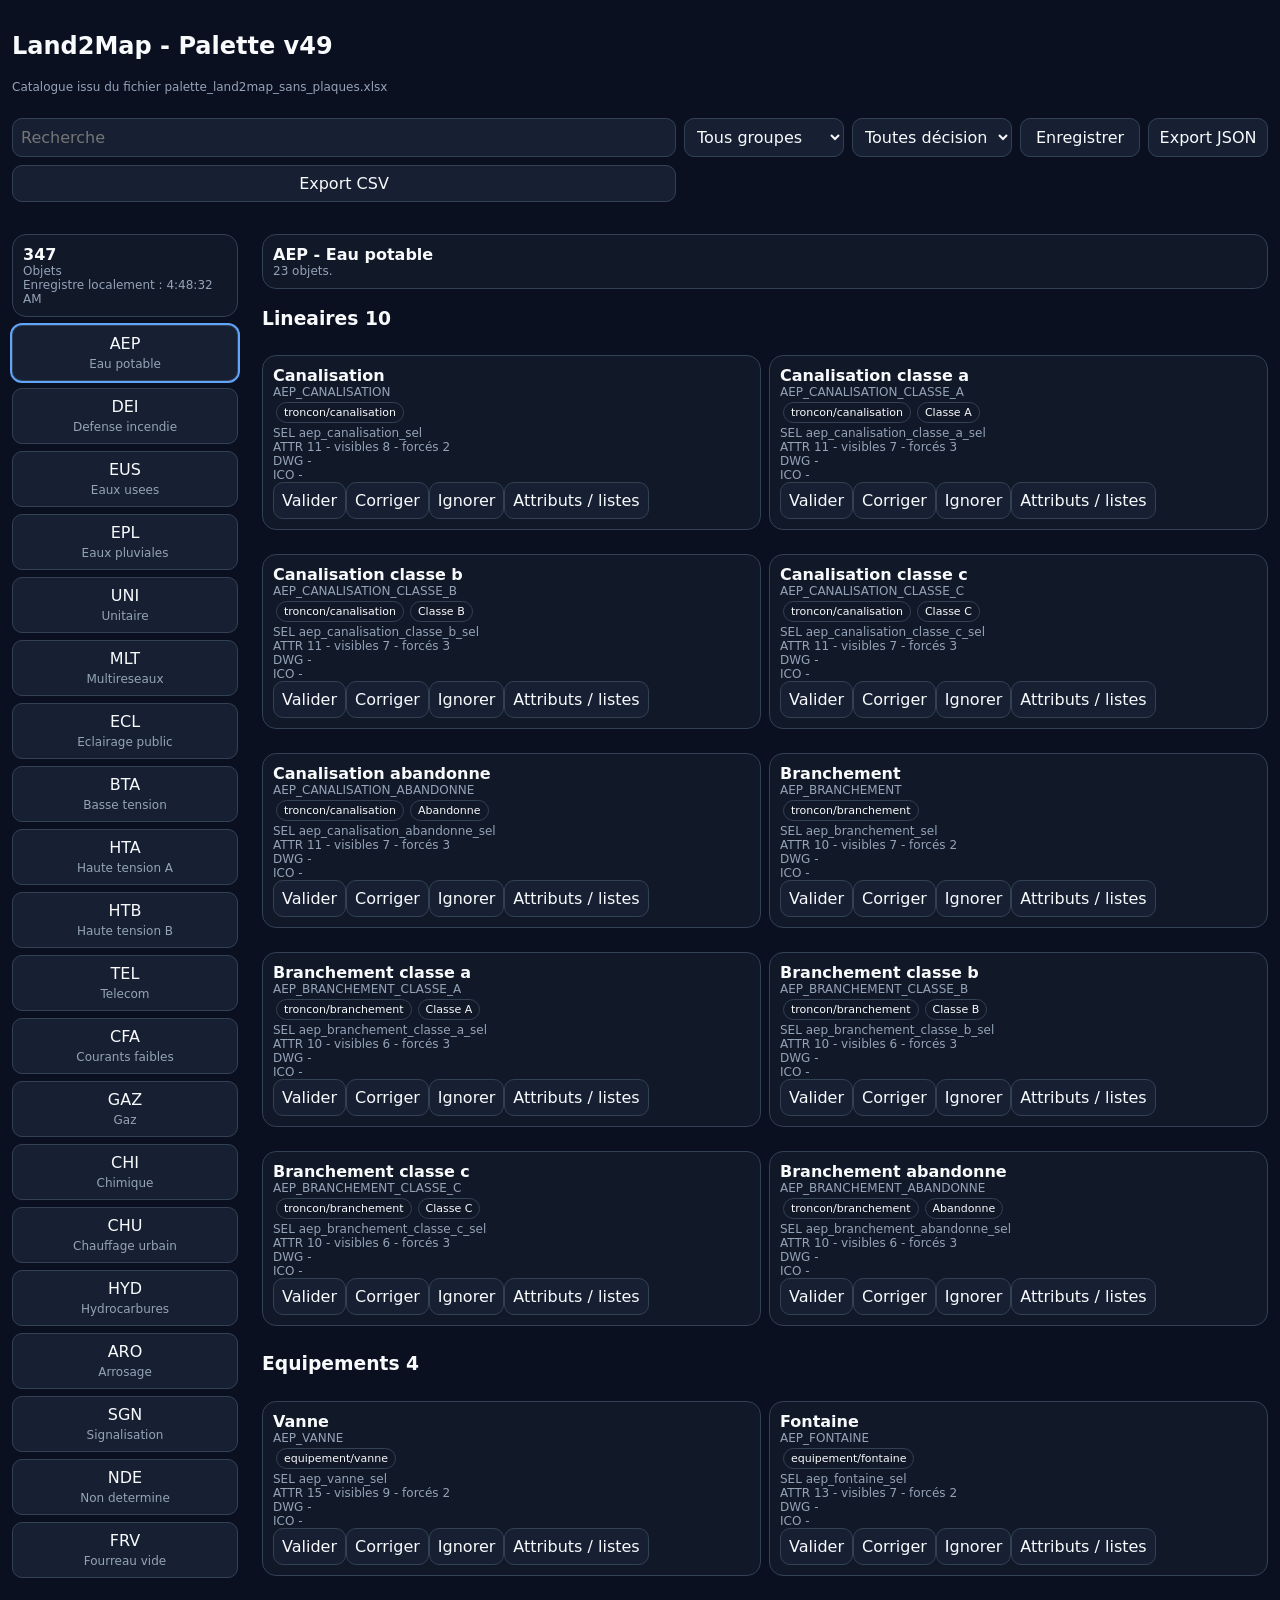
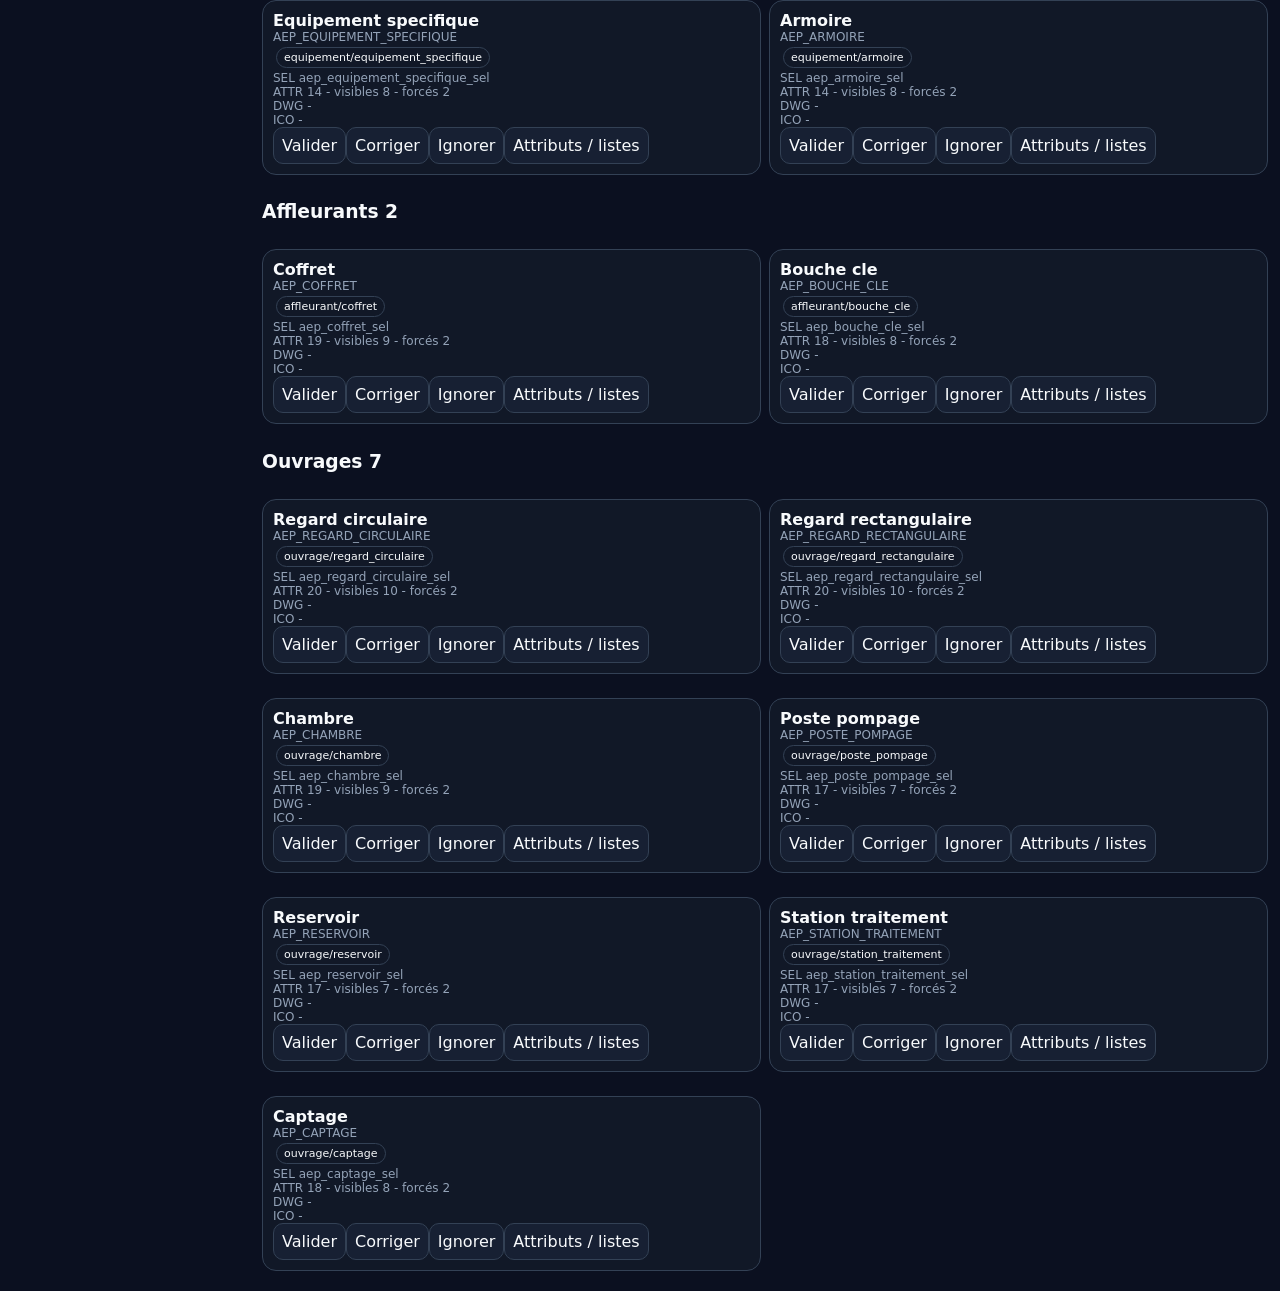
==== commit 4c98f773: "Bump palette to V49 short MCD layers" ====
--- a/index.html
+++ b/index.html
@@ -1 +1 @@
-<!doctype html><html lang="fr"><head><meta charset="utf-8"><meta name="viewport" content="width=device-width,initial-scale=1"><title>Land2Map</title><style>body{margin:0;background:#0b1020;color:#f8fafc;font-family:system-ui}header,.bar,aside,main{padding:12px}input,select,button{font:inherit;background:#172033;color:#f8fafc;border:1px solid #334155;border-radius:10px;padding:8px;cursor:pointer;transition:background .15s,border-color .15s,transform .12s,box-shadow .15s}button:hover{background:#1d4ed8;border-color:#93c5fd;transform:translateY(-1px);box-shadow:0 6px 18px rgba(37,99,235,.28)}button:active{transform:translateY(0);box-shadow:none}.card:hover{border-color:#60a5fa;box-shadow:0 0 0 1px rgba(96,165,250,.18)}.bar{display:grid;gap:8px}.wrap{display:block}.nav{display:grid;grid-template-columns:repeat(3,1fr);gap:7px}.nav button.on{outline:2px solid #60a5fa}.card,.head,.stat{background:#111827;border:1px solid #334155;border-radius:14px;padding:10px;margin:8px 0}.cards{display:grid;gap:8px}.muted,.code{color:#94a3b8;font-size:12px}.pill{display:inline-block;border:1px solid #334155;border-radius:999px;padding:3px 7px;font-size:11px;margin:3px}.ok{border-color:#22c55e}.ko{border-color:#f97316}.bad{border-color:#ef4444}.yes{color:#86efac}.no{color:#fca5a5}.modal{position:fixed;inset:0;background:rgba(2,6,23,.76);display:none;align-items:center;justify-content:center;z-index:20}.modal.open{display:flex}.pop{width:min(1150px,96vw);max-height:92vh;overflow:auto;background:#0f172a;border:1px solid #475569;border-radius:18px;box-shadow:0 18px 70px #000;padding:14px}.tabs{display:flex;gap:8px;flex-wrap:wrap;margin:10px 0}.tabs button.on{background:#2563eb}.pane{display:none}.pane.on{display:block}table{border-collapse:collapse;width:100%;font-size:13px}td,th{border-bottom:1px solid #334155;padding:6px;text-align:left;vertical-align:top}td input,.field{width:160px;background:#172033;color:#f8fafc;border:1px solid #334155;border-radius:7px;padding:5px}.top{display:flex;justify-content:space-between;gap:10px;align-items:start}@media(min-width:900px){.bar{grid-template-columns:1fr 160px 160px 120px 120px}.wrap{display:grid;grid-template-columns:250px 1fr}.nav{grid-template-columns:1fr}.cards{grid-template-columns:repeat(auto-fill,minmax(370px,1fr))}}</style><link rel="stylesheet" href="interface_v47.css?v=48"><link rel="stylesheet" href="interface_v48.css?v=48"></head><body><header><h2>Land2Map - Palette v48</h2><div class="muted">Catalogue issu du fichier palette_land2map_sans_plaques.xlsx</div></header><section class="bar"><input id="q" placeholder="Recherche"><select id="grp"><option value="">Tous groupes</option></select><select id="dec"><option value="">Toutes décisions</option><option>A valider</option><option>Valide</option><option>A corriger</option><option>Ignoré</option></select><button id="saveBtn">Enregistrer</button><button id="json">Export JSON</button><button id="csv">Export CSV</button></section><div class="wrap"><aside><div id="stats"></div><div id="nav" class="nav"></div></aside><main id="main"></main></div><div id="modal" class="modal"><div class="pop"><div class="top"><div><h2 id="mt"></h2><div id="ms" class="muted"></div></div><button id="closeBtn" type="button">Fermer</button></div><div class="tabs"><button data-tab="a" class="on">Attributs</button><button data-tab="l">Listes</button><button data-tab="f">Fichiers</button><button data-tab="p">Patch</button></div><div id="pa" class="pane on"></div><div id="pl" class="pane"></div><div id="pf" class="pane"></div><div id="pp" class="pane"></div></div></div><script src="manifest_v48.js?v=48"></script><script src="catalogue_v23.js?v=48"></script><script src="app_v23_core.js?v=48"></script><script src="patch_v42.js?v=48"></script><script src="patch_v43.js?v=48"></script><script>O=O.filter(function(o){return o.code!='BTA_APPUI'&&o.code!='HTA_APPUI'&&!(o.n=='TEL'&&o.t=='fourreau')})</script><script src="app_v23_render.js?v=48"></script><script src="app_v23_modal.js?v=48"></script><script src="interface_v47.js?v=48"></script><script src="test_export_part1.js?v=48"></script><script src="test_export_part2.js?v=48"></script><script src="test_export_part3.js?v=48"></script><script src="test_export_part4.js?v=48"></script><script src="interface_v48.js?v=48"></script></body></html>+<!doctype html><html lang="fr"><head><meta charset="utf-8"><meta name="viewport" content="width=device-width,initial-scale=1"><title>Land2Map</title><style>body{margin:0;background:#0b1020;color:#f8fafc;font-family:system-ui}header,.bar,aside,main{padding:12px}input,select,button{font:inherit;background:#172033;color:#f8fafc;border:1px solid #334155;border-radius:10px;padding:8px;cursor:pointer;transition:background .15s,border-color .15s,transform .12s,box-shadow .15s}button:hover{background:#1d4ed8;border-color:#93c5fd;transform:translateY(-1px);box-shadow:0 6px 18px rgba(37,99,235,.28)}button:active{transform:translateY(0);box-shadow:none}.card:hover{border-color:#60a5fa;box-shadow:0 0 0 1px rgba(96,165,250,.18)}.bar{display:grid;gap:8px}.wrap{display:block}.nav{display:grid;grid-template-columns:repeat(3,1fr);gap:7px}.nav button.on{outline:2px solid #60a5fa}.card,.head,.stat{background:#111827;border:1px solid #334155;border-radius:14px;padding:10px;margin:8px 0}.cards{display:grid;gap:8px}.muted,.code{color:#94a3b8;font-size:12px}.pill{display:inline-block;border:1px solid #334155;border-radius:999px;padding:3px 7px;font-size:11px;margin:3px}.ok{border-color:#22c55e}.ko{border-color:#f97316}.bad{border-color:#ef4444}.yes{color:#86efac}.no{color:#fca5a5}.modal{position:fixed;inset:0;background:rgba(2,6,23,.76);display:none;align-items:center;justify-content:center;z-index:20}.modal.open{display:flex}.pop{width:min(1150px,96vw);max-height:92vh;overflow:auto;background:#0f172a;border:1px solid #475569;border-radius:18px;box-shadow:0 18px 70px #000;padding:14px}.tabs{display:flex;gap:8px;flex-wrap:wrap;margin:10px 0}.tabs button.on{background:#2563eb}.pane{display:none}.pane.on{display:block}table{border-collapse:collapse;width:100%;font-size:13px}td,th{border-bottom:1px solid #334155;padding:6px;text-align:left;vertical-align:top}td input,.field{width:160px;background:#172033;color:#f8fafc;border:1px solid #334155;border-radius:7px;padding:5px}.top{display:flex;justify-content:space-between;gap:10px;align-items:start}@media(min-width:900px){.bar{grid-template-columns:1fr 160px 160px 120px 120px}.wrap{display:grid;grid-template-columns:250px 1fr}.nav{grid-template-columns:1fr}.cards{grid-template-columns:repeat(auto-fill,minmax(370px,1fr))}}</style><link rel="stylesheet" href="interface_v47.css?v=49"><link rel="stylesheet" href="interface_v49.css?v=49"></head><body><header><h2>Land2Map - Palette v49</h2><div class="muted">Catalogue issu du fichier palette_land2map_sans_plaques.xlsx</div></header><section class="bar"><input id="q" placeholder="Recherche"><select id="grp"><option value="">Tous groupes</option></select><select id="dec"><option value="">Toutes décisions</option><option>A valider</option><option>Valide</option><option>A corriger</option><option>Ignoré</option></select><button id="saveBtn">Enregistrer</button><button id="json">Export JSON</button><button id="csv">Export CSV</button></section><div class="wrap"><aside><div id="stats"></div><div id="nav" class="nav"></div></aside><main id="main"></main></div><div id="modal" class="modal"><div class="pop"><div class="top"><div><h2 id="mt"></h2><div id="ms" class="muted"></div></div><button id="closeBtn" type="button">Fermer</button></div><div class="tabs"><button data-tab="a" class="on">Attributs</button><button data-tab="l">Listes</button><button data-tab="f">Fichiers</button><button data-tab="p">Patch</button></div><div id="pa" class="pane on"></div><div id="pl" class="pane"></div><div id="pf" class="pane"></div><div id="pp" class="pane"></div></div></div><script src="manifest_v49.js?v=49"></script><script src="catalogue_v23.js?v=49"></script><script src="app_v23_core.js?v=49"></script><script src="patch_v42.js?v=49"></script><script src="patch_v43.js?v=49"></script><script>O=O.filter(function(o){return o.code!='BTA_APPUI'&&o.code!='HTA_APPUI'&&!(o.n=='TEL'&&o.t=='fourreau')})</script><script src="app_v23_render.js?v=49"></script><script src="app_v23_modal.js?v=49"></script><script src="interface_v47.js?v=49"></script><script src="test_export_part1.js?v=49"></script><script src="test_export_part2.js?v=49"></script><script src="test_export_part3.js?v=49"></script><script src="test_export_part4.js?v=49"></script><script src="interface_v49.js?v=49"></script></body></html>
--- a/interface_v49.css
+++ b/interface_v49.css
@@ -0,0 +1 @@
+.mcdTools{display:flex;gap:8px;align-items:center;flex-wrap:wrap;margin:0 12px 10px;padding:10px;background:#0f172a;border:1px solid #334155;border-radius:14px}.mcdTools button{font-weight:700}.mcdTools .hint{color:#94a3b8;font-size:12px}.mcdLayer{font-family:ui-monospace,SFMono-Regular,Menlo,monospace;color:#bfdbfe;font-weight:700}.mcdWarn{color:#fecaca;border-color:#ef4444!important}.layerCard{background:#0f172a;border:1px solid #334155;border-radius:14px;padding:10px;margin:8px 0}.layerCard h3{margin:0 0 6px}.layerBtns{display:grid;gap:6px;margin-top:8px}.layerBtn{border:1px solid #334155;border-radius:10px;padding:8px;background:#111827}.layerMeta{color:#94a3b8;font-size:12px}.sharedLayer{border-color:#60a5fa}.mcdline{color:#bfdbfe;font-size:12px;margin-top:4px}.mcdAudit{display:grid;grid-template-columns:repeat(2,1fr);gap:6px;margin:8px 0}.mcdAudit div{background:#0f172a;border:1px solid #334155;border-radius:12px;padding:8px}.mcdAudit b{display:block;font-size:17px}@media(min-width:900px){.mcdAudit{grid-template-columns:repeat(4,1fr)}.layerBtns{grid-template-columns:repeat(auto-fill,minmax(260px,1fr))}}
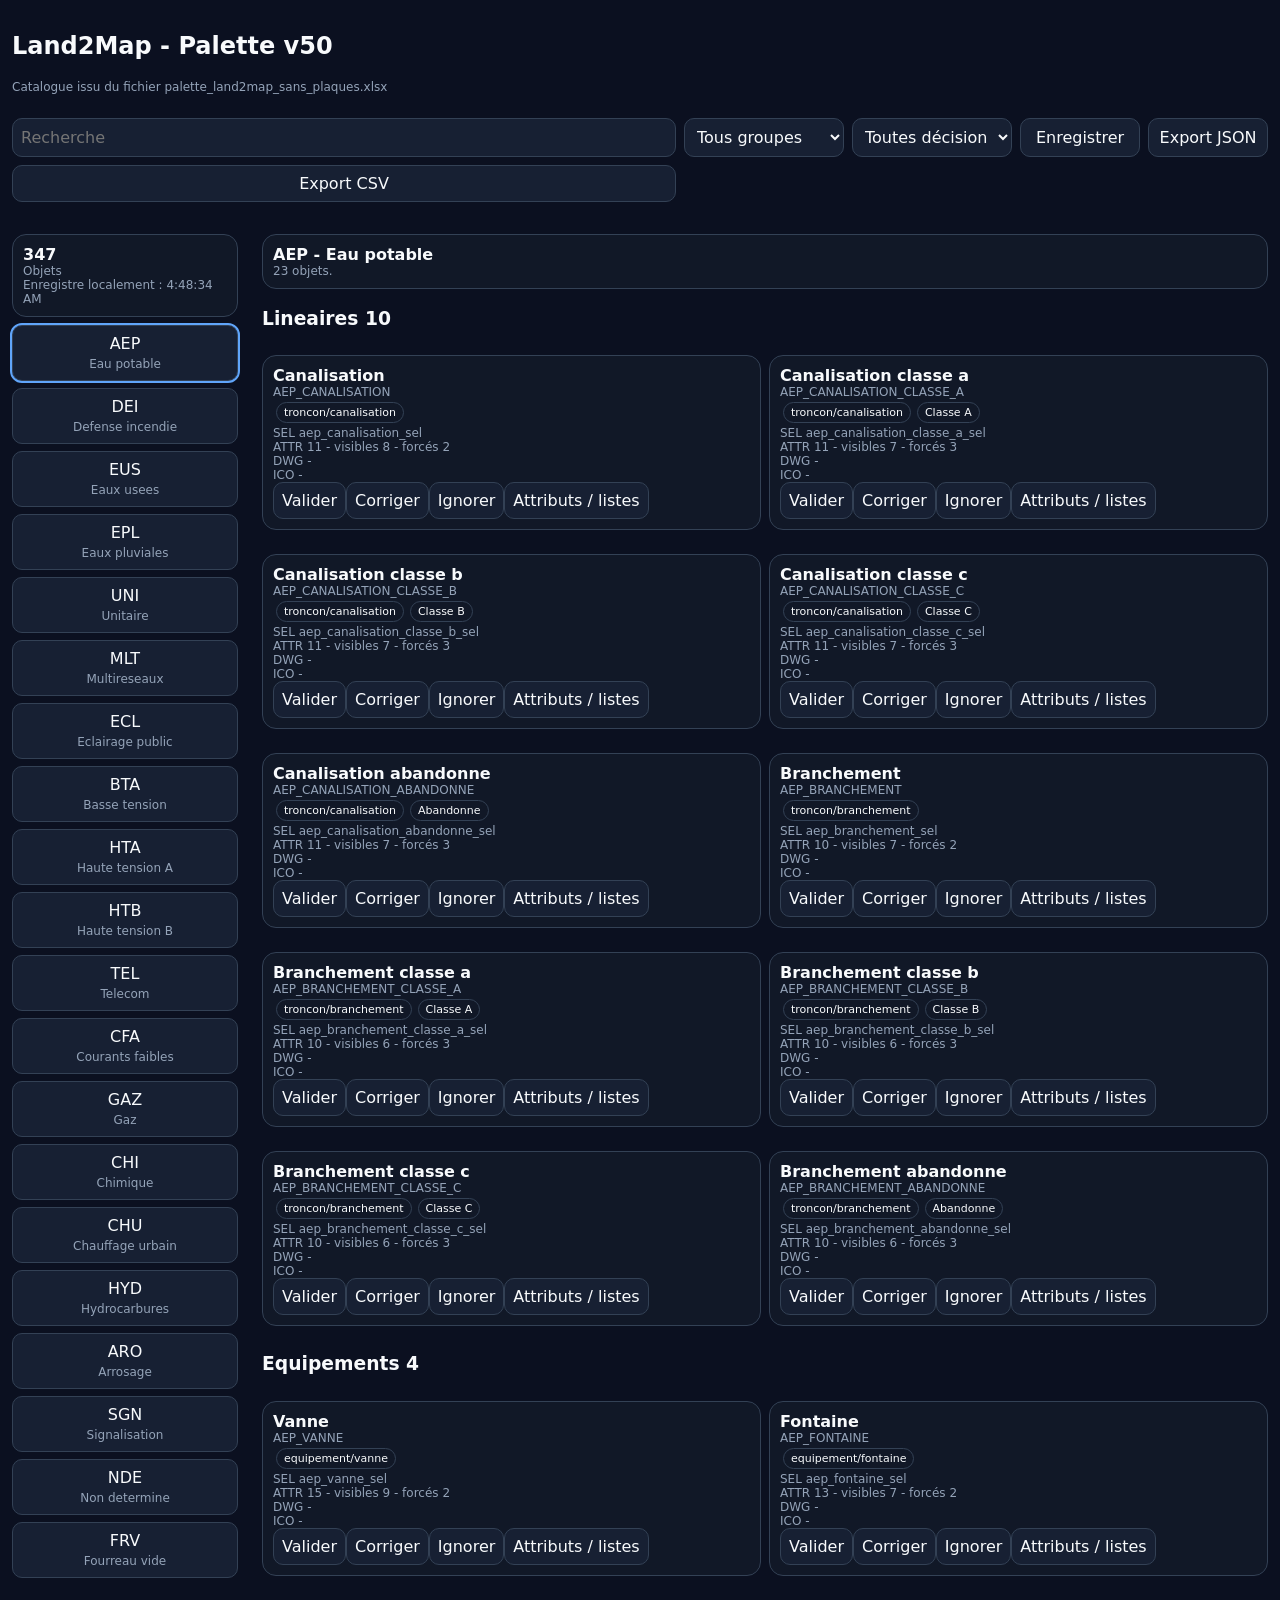
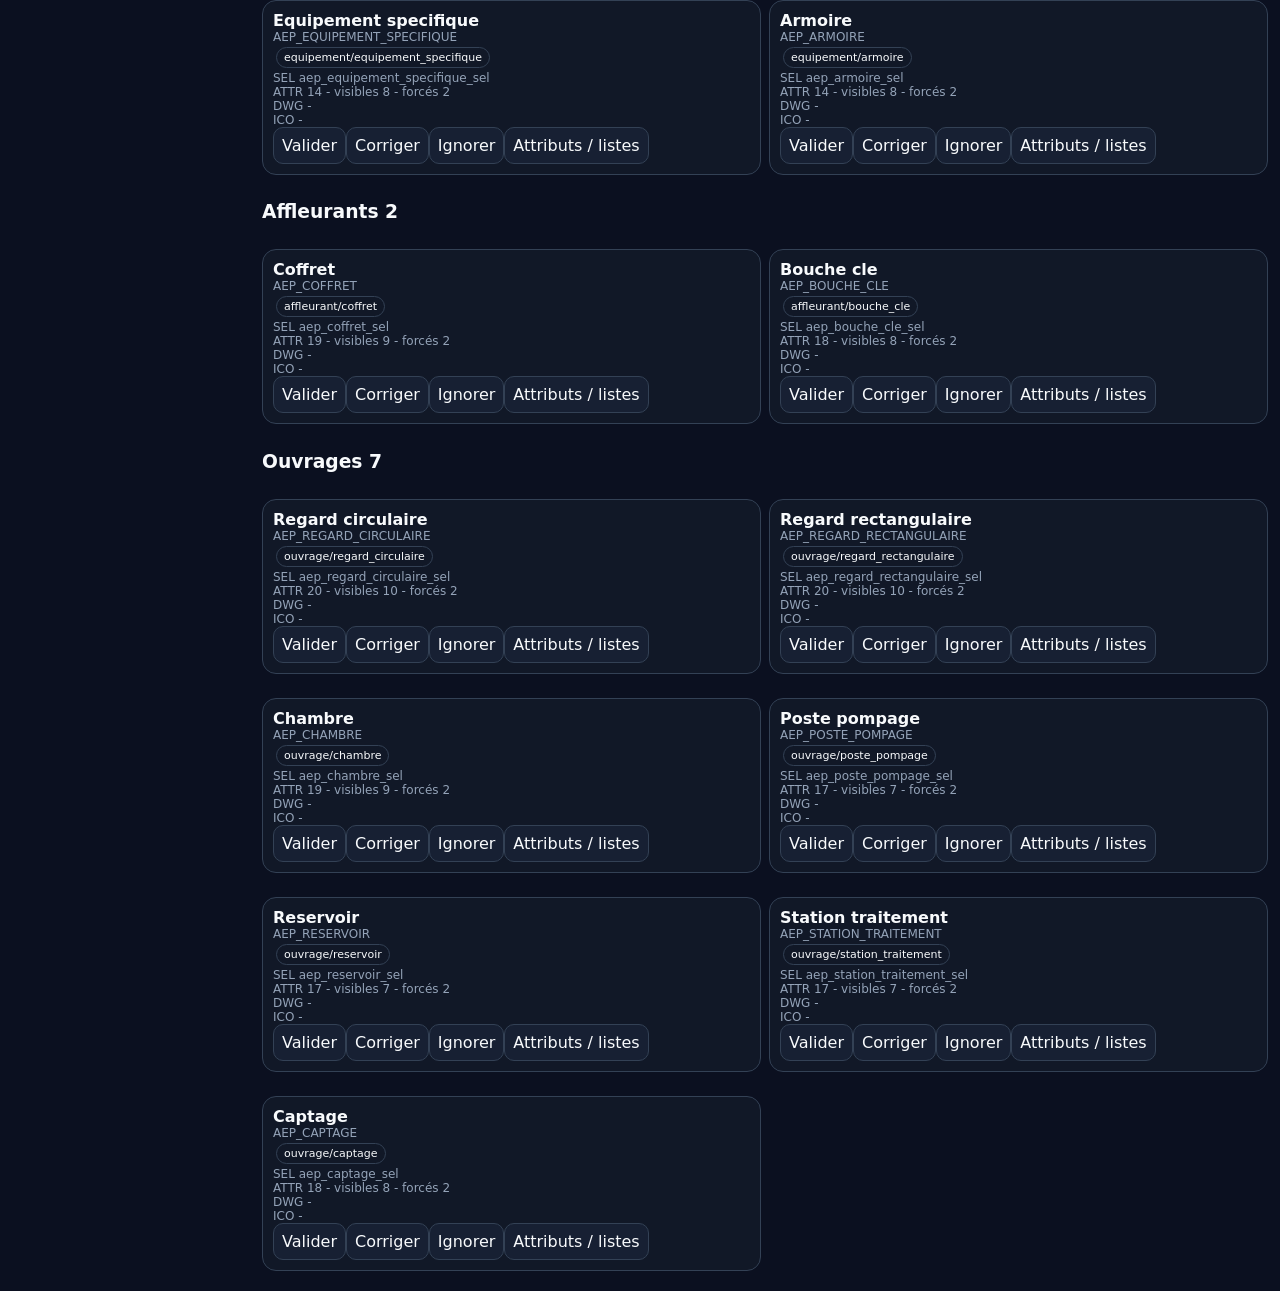
==== commit 42ea73f6: "Bump palette to V50 snake case layers" ====
--- a/index.html
+++ b/index.html
@@ -1 +1 @@
-<!doctype html><html lang="fr"><head><meta charset="utf-8"><meta name="viewport" content="width=device-width,initial-scale=1"><title>Land2Map</title><style>body{margin:0;background:#0b1020;color:#f8fafc;font-family:system-ui}header,.bar,aside,main{padding:12px}input,select,button{font:inherit;background:#172033;color:#f8fafc;border:1px solid #334155;border-radius:10px;padding:8px;cursor:pointer;transition:background .15s,border-color .15s,transform .12s,box-shadow .15s}button:hover{background:#1d4ed8;border-color:#93c5fd;transform:translateY(-1px);box-shadow:0 6px 18px rgba(37,99,235,.28)}button:active{transform:translateY(0);box-shadow:none}.card:hover{border-color:#60a5fa;box-shadow:0 0 0 1px rgba(96,165,250,.18)}.bar{display:grid;gap:8px}.wrap{display:block}.nav{display:grid;grid-template-columns:repeat(3,1fr);gap:7px}.nav button.on{outline:2px solid #60a5fa}.card,.head,.stat{background:#111827;border:1px solid #334155;border-radius:14px;padding:10px;margin:8px 0}.cards{display:grid;gap:8px}.muted,.code{color:#94a3b8;font-size:12px}.pill{display:inline-block;border:1px solid #334155;border-radius:999px;padding:3px 7px;font-size:11px;margin:3px}.ok{border-color:#22c55e}.ko{border-color:#f97316}.bad{border-color:#ef4444}.yes{color:#86efac}.no{color:#fca5a5}.modal{position:fixed;inset:0;background:rgba(2,6,23,.76);display:none;align-items:center;justify-content:center;z-index:20}.modal.open{display:flex}.pop{width:min(1150px,96vw);max-height:92vh;overflow:auto;background:#0f172a;border:1px solid #475569;border-radius:18px;box-shadow:0 18px 70px #000;padding:14px}.tabs{display:flex;gap:8px;flex-wrap:wrap;margin:10px 0}.tabs button.on{background:#2563eb}.pane{display:none}.pane.on{display:block}table{border-collapse:collapse;width:100%;font-size:13px}td,th{border-bottom:1px solid #334155;padding:6px;text-align:left;vertical-align:top}td input,.field{width:160px;background:#172033;color:#f8fafc;border:1px solid #334155;border-radius:7px;padding:5px}.top{display:flex;justify-content:space-between;gap:10px;align-items:start}@media(min-width:900px){.bar{grid-template-columns:1fr 160px 160px 120px 120px}.wrap{display:grid;grid-template-columns:250px 1fr}.nav{grid-template-columns:1fr}.cards{grid-template-columns:repeat(auto-fill,minmax(370px,1fr))}}</style><link rel="stylesheet" href="interface_v47.css?v=49"><link rel="stylesheet" href="interface_v49.css?v=49"></head><body><header><h2>Land2Map - Palette v49</h2><div class="muted">Catalogue issu du fichier palette_land2map_sans_plaques.xlsx</div></header><section class="bar"><input id="q" placeholder="Recherche"><select id="grp"><option value="">Tous groupes</option></select><select id="dec"><option value="">Toutes décisions</option><option>A valider</option><option>Valide</option><option>A corriger</option><option>Ignoré</option></select><button id="saveBtn">Enregistrer</button><button id="json">Export JSON</button><button id="csv">Export CSV</button></section><div class="wrap"><aside><div id="stats"></div><div id="nav" class="nav"></div></aside><main id="main"></main></div><div id="modal" class="modal"><div class="pop"><div class="top"><div><h2 id="mt"></h2><div id="ms" class="muted"></div></div><button id="closeBtn" type="button">Fermer</button></div><div class="tabs"><button data-tab="a" class="on">Attributs</button><button data-tab="l">Listes</button><button data-tab="f">Fichiers</button><button data-tab="p">Patch</button></div><div id="pa" class="pane on"></div><div id="pl" class="pane"></div><div id="pf" class="pane"></div><div id="pp" class="pane"></div></div></div><script src="manifest_v49.js?v=49"></script><script src="catalogue_v23.js?v=49"></script><script src="app_v23_core.js?v=49"></script><script src="patch_v42.js?v=49"></script><script src="patch_v43.js?v=49"></script><script>O=O.filter(function(o){return o.code!='BTA_APPUI'&&o.code!='HTA_APPUI'&&!(o.n=='TEL'&&o.t=='fourreau')})</script><script src="app_v23_render.js?v=49"></script><script src="app_v23_modal.js?v=49"></script><script src="interface_v47.js?v=49"></script><script src="test_export_part1.js?v=49"></script><script src="test_export_part2.js?v=49"></script><script src="test_export_part3.js?v=49"></script><script src="test_export_part4.js?v=49"></script><script src="interface_v49.js?v=49"></script></body></html>+<!doctype html><html lang="fr"><head><meta charset="utf-8"><meta name="viewport" content="width=device-width,initial-scale=1"><title>Land2Map</title><style>body{margin:0;background:#0b1020;color:#f8fafc;font-family:system-ui}header,.bar,aside,main{padding:12px}input,select,button{font:inherit;background:#172033;color:#f8fafc;border:1px solid #334155;border-radius:10px;padding:8px;cursor:pointer}.bar{display:grid;gap:8px}.wrap{display:block}.nav{display:grid;grid-template-columns:repeat(3,1fr);gap:7px}.nav button.on{outline:2px solid #60a5fa}.card,.head,.stat{background:#111827;border:1px solid #334155;border-radius:14px;padding:10px;margin:8px 0}.cards{display:grid;gap:8px}.muted,.code{color:#94a3b8;font-size:12px}.pill{display:inline-block;border:1px solid #334155;border-radius:999px;padding:3px 7px;font-size:11px;margin:3px}.yes{color:#86efac}.no{color:#fca5a5}.modal{position:fixed;inset:0;background:rgba(2,6,23,.76);display:none;align-items:center;justify-content:center;z-index:20}.modal.open{display:flex}.pop{width:min(1150px,96vw);max-height:92vh;overflow:auto;background:#0f172a;border:1px solid #475569;border-radius:18px;box-shadow:0 18px 70px #000;padding:14px}.tabs{display:flex;gap:8px;flex-wrap:wrap;margin:10px 0}.tabs button.on{background:#2563eb}.pane{display:none}.pane.on{display:block}table{border-collapse:collapse;width:100%;font-size:13px}td,th{border-bottom:1px solid #334155;padding:6px;text-align:left;vertical-align:top}td input,.field{width:160px;background:#172033;color:#f8fafc;border:1px solid #334155;border-radius:7px;padding:5px}.top{display:flex;justify-content:space-between;gap:10px;align-items:start}@media(min-width:900px){.bar{grid-template-columns:1fr 160px 160px 120px 120px}.wrap{display:grid;grid-template-columns:250px 1fr}.nav{grid-template-columns:1fr}.cards{grid-template-columns:repeat(auto-fill,minmax(370px,1fr))}}</style><link rel="stylesheet" href="interface_v47.css?v=50"><link rel="stylesheet" href="interface_v49.css?v=50"></head><body><header><h2>Land2Map - Palette v50</h2><div class="muted">Catalogue issu du fichier palette_land2map_sans_plaques.xlsx</div></header><section class="bar"><input id="q" placeholder="Recherche"><select id="grp"><option value="">Tous groupes</option></select><select id="dec"><option value="">Toutes décisions</option><option>A valider</option><option>Valide</option><option>A corriger</option><option>Ignoré</option></select><button id="saveBtn">Enregistrer</button><button id="json">Export JSON</button><button id="csv">Export CSV</button></section><div class="wrap"><aside><div id="stats"></div><div id="nav" class="nav"></div></aside><main id="main"></main></div><div id="modal" class="modal"><div class="pop"><div class="top"><div><h2 id="mt"></h2><div id="ms" class="muted"></div></div><button id="closeBtn" type="button">Fermer</button></div><div class="tabs"><button data-tab="a" class="on">Attributs</button><button data-tab="l">Listes</button><button data-tab="f">Fichiers</button><button data-tab="p">Patch</button></div><div id="pa" class="pane on"></div><div id="pl" class="pane"></div><div id="pf" class="pane"></div><div id="pp" class="pane"></div></div></div><script src="manifest_v49.js?v=50"></script><script src="catalogue_v23.js?v=50"></script><script src="app_v23_core.js?v=50"></script><script src="patch_v42.js?v=50"></script><script src="patch_v43.js?v=50"></script><script>O=O.filter(function(o){return o.code!='BTA_APPUI'&&o.code!='HTA_APPUI'&&!(o.n=='TEL'&&o.t=='fourreau')})</script><script src="app_v23_render.js?v=50"></script><script src="app_v23_modal.js?v=50"></script><script src="interface_v47.js?v=50"></script><script src="test_export_part1.js?v=50"></script><script src="test_export_part2.js?v=50"></script><script src="test_export_part3.js?v=50"></script><script src="test_export_part4.js?v=50"></script><script src="interface_v49.js?v=50"></script></body></html>
